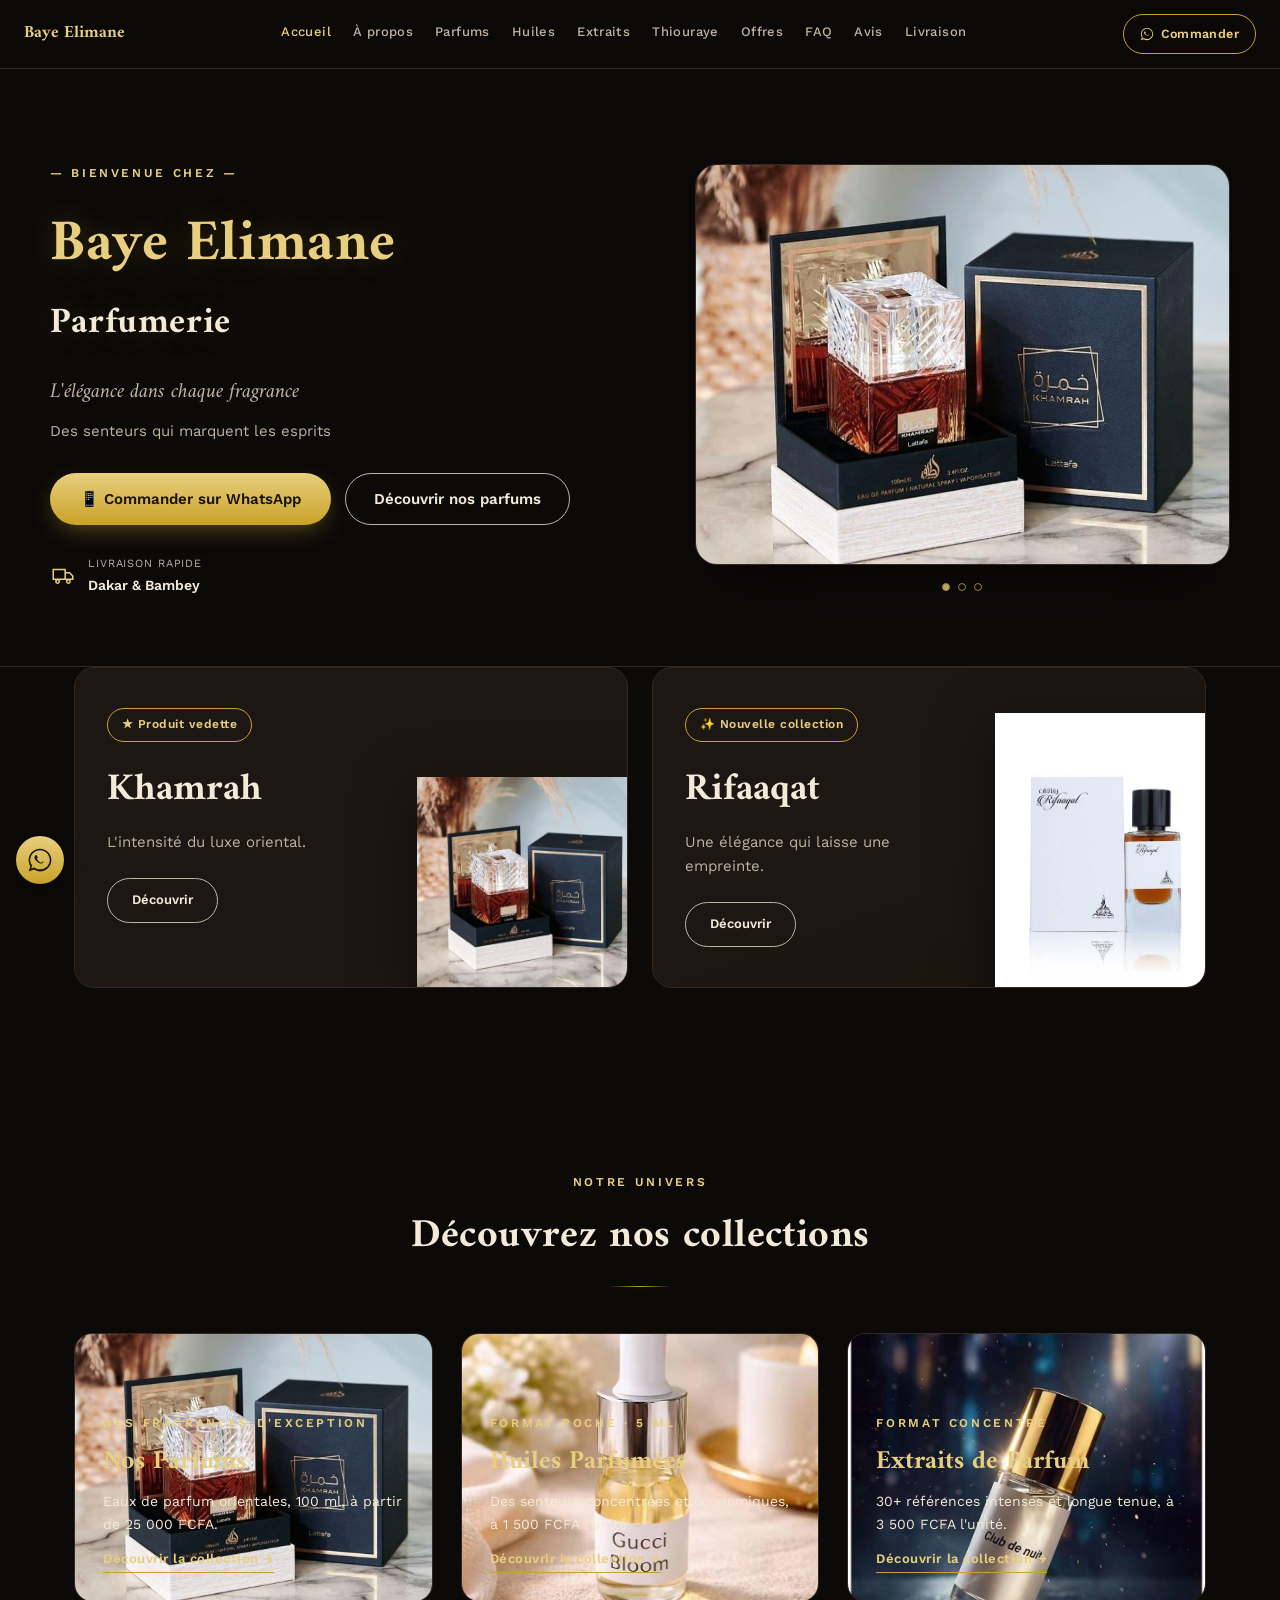
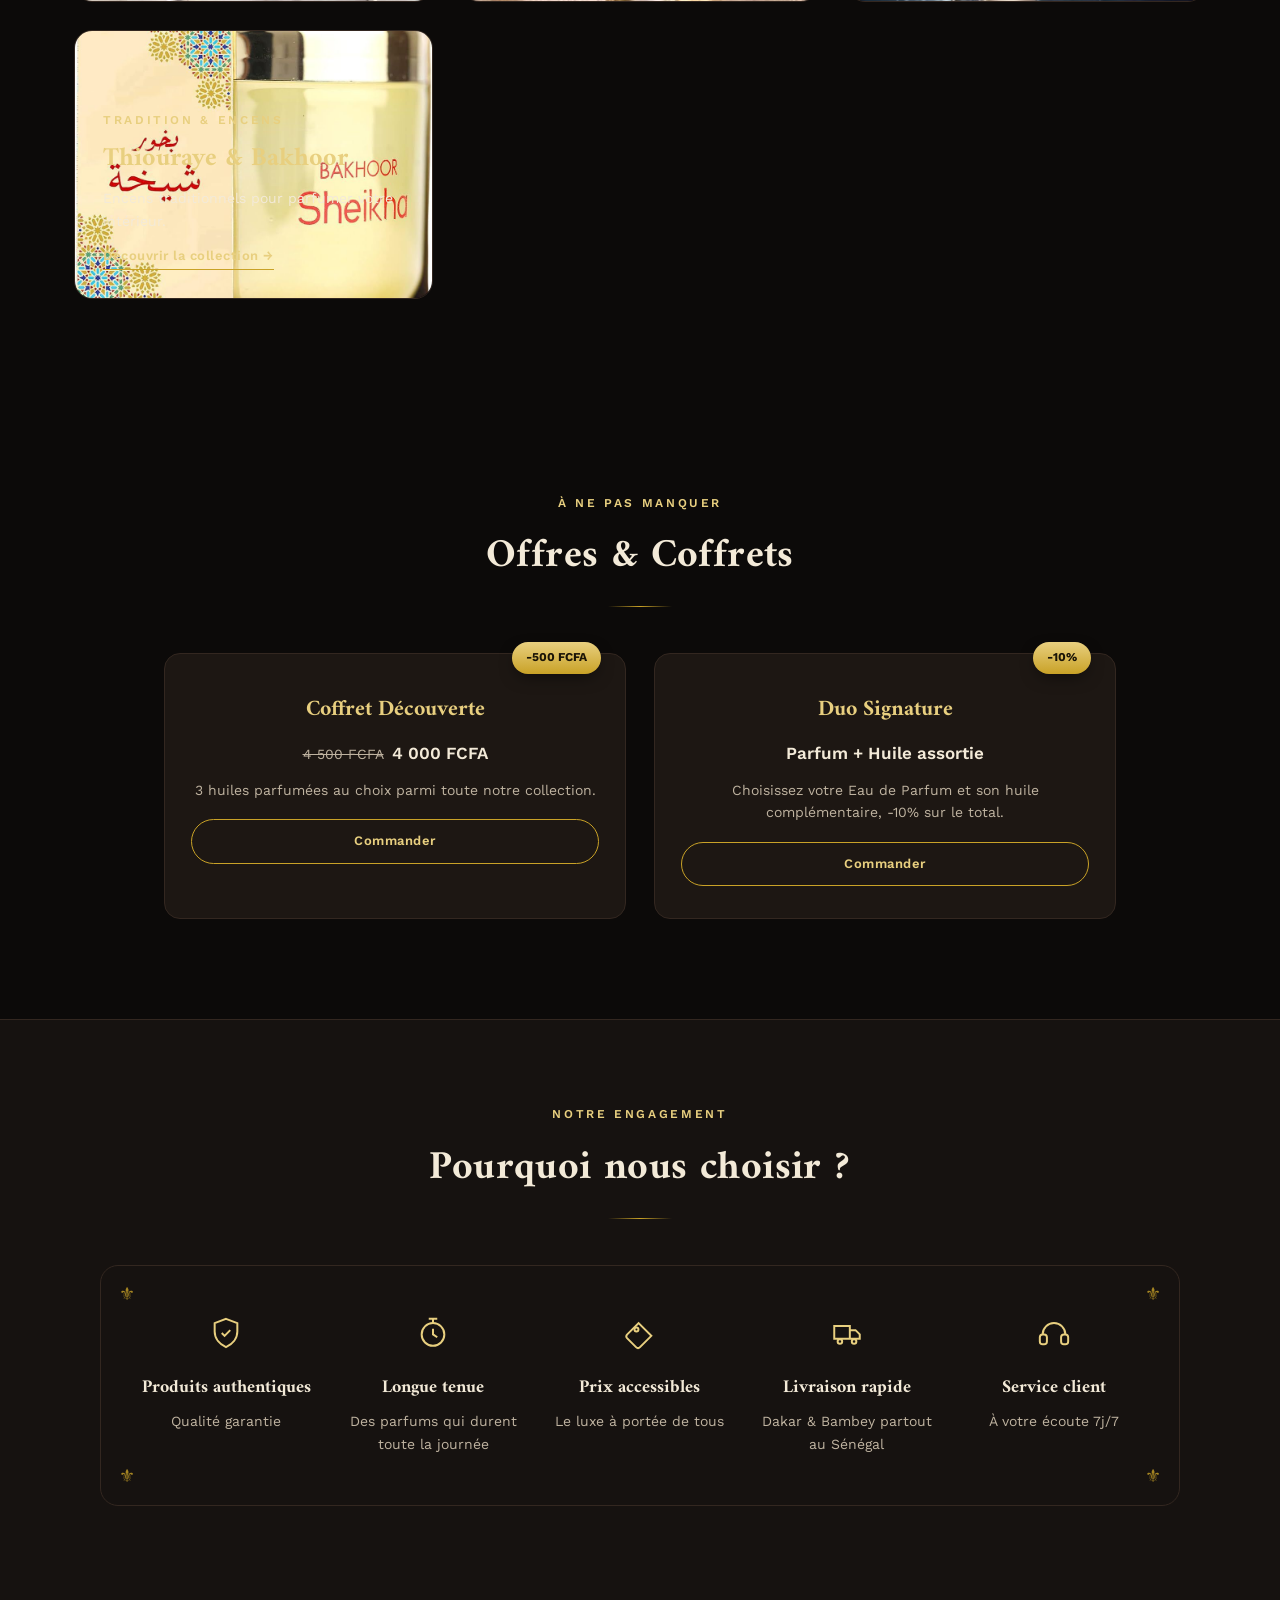
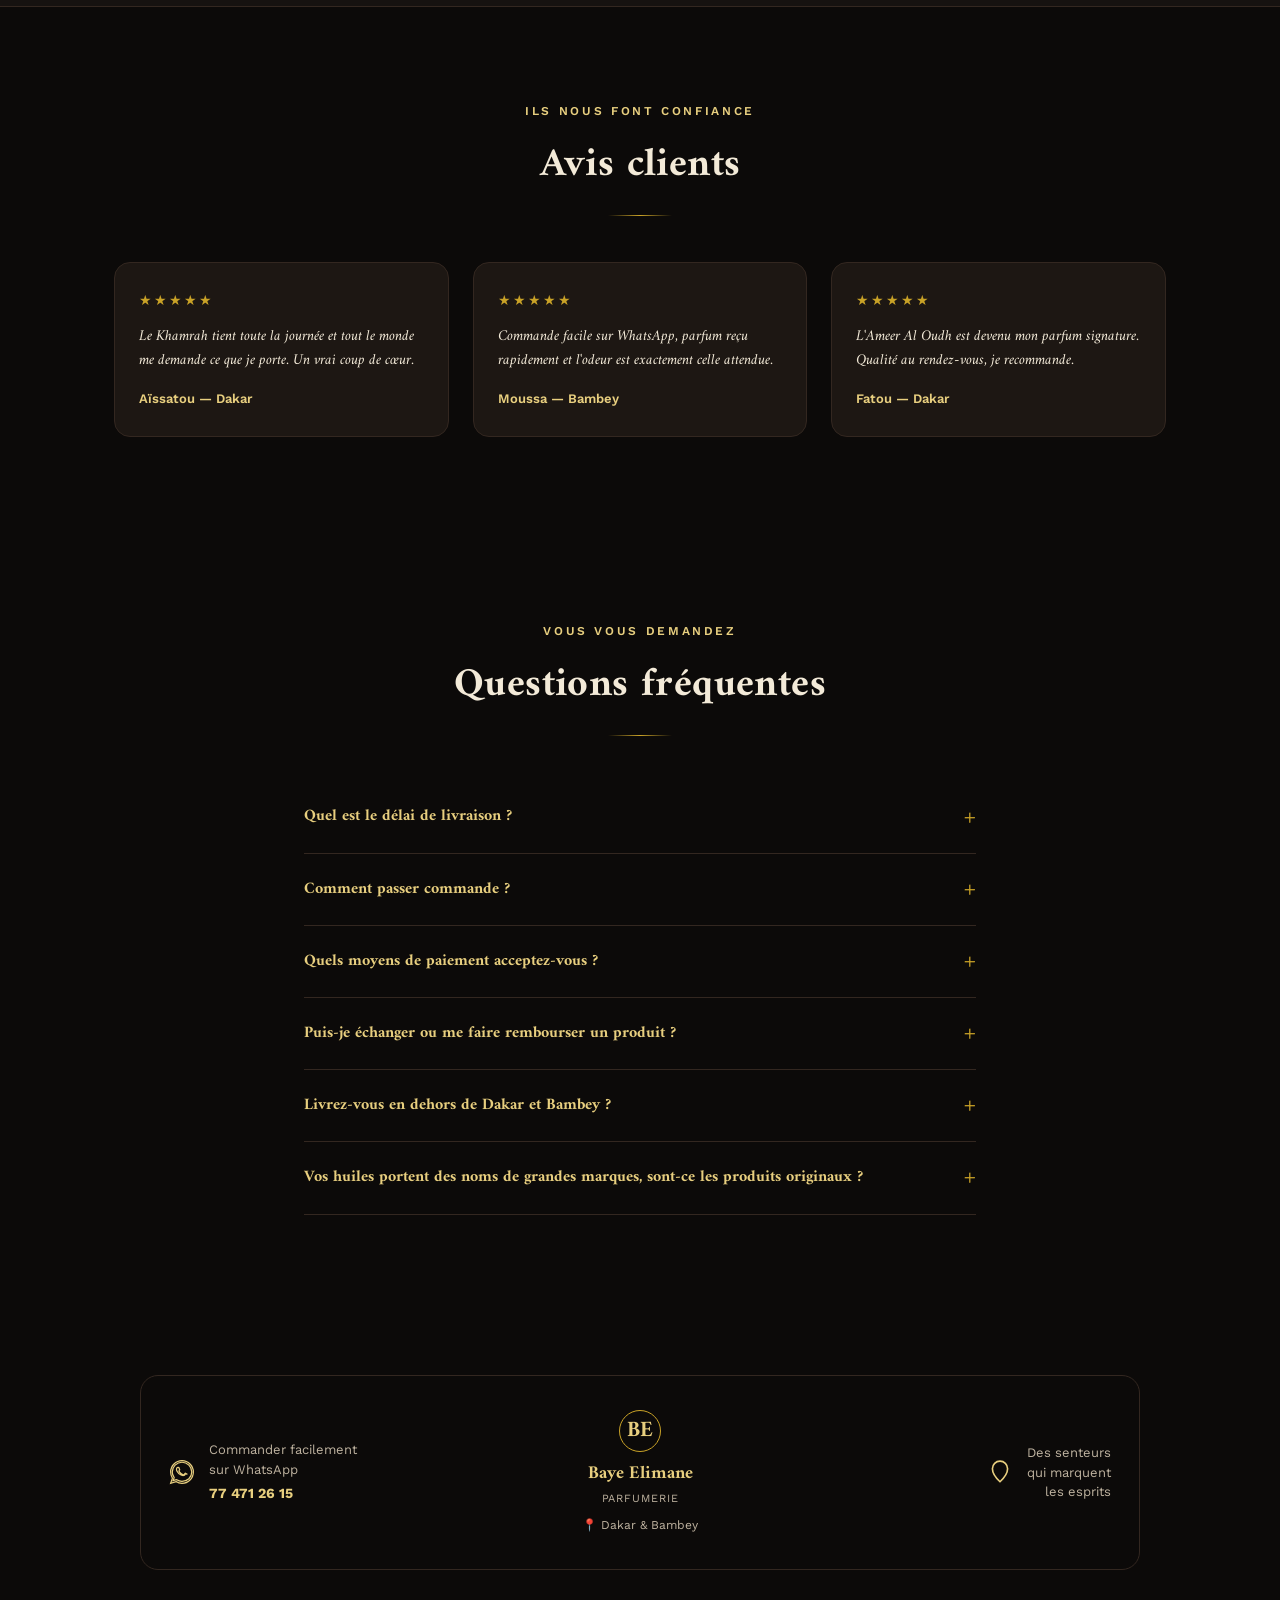
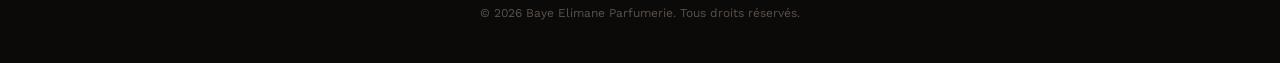
==== index.html @ 08c8535e "Update index.html" ====
<!DOCTYPE html>
<html lang="fr">
<head>
<meta charset="UTF-8">
<meta name="viewport" content="width=device-width, initial-scale=1.0">
<title>Baye Elimane Parfumerie — L'élégance dans chaque fragrance</title>
<meta name="description" content="Parfums orientaux et oud de luxe à Dakar & Bambey. Commandez sur WhatsApp.">

<link rel="preconnect" href="https://fonts.googleapis.com">
<link rel="preconnect" href="https://fonts.gstatic.com" crossorigin>
<link href="https://fonts.googleapis.com/css2?family=Amiri:ital,wght@0,400;0,700;1,400&family=Work+Sans:wght@300;400;500;600;700&display=swap" rel="stylesheet">
<link rel="stylesheet" href="style.css">

<script type="application/ld+json">
{
  "@context": "https://schema.org",
  "@type": "LocalBusiness",
  "name": "Baye Elimane Parfumerie",
  "image": "https://bayeelimaneparfumerie.github.io/baye-elimane-parfumerie/images/khamrah.jpg",
  "description": "Maison de parfums orientaux et huiles parfumées à Dakar & Bambey, Sénégal.",
  "url": "https://bayeelimaneparfumerie.github.io/baye-elimane-parfumerie/index.html",
  "telephone": "+221774712615",
  "priceRange": "1 500 - 25 000 XOF",
  "address": [
    { "@type": "PostalAddress", "addressLocality": "Dakar", "addressCountry": "SN" },
    { "@type": "PostalAddress", "addressLocality": "Bambey", "addressCountry": "SN" }
  ]
}
</script>

<link rel="canonical" href="https://bayeelimaneparfumerie.github.io/baye-elimane-parfumerie/index.html">
<link rel="icon" type="image/svg+xml" href="favicon.svg">

<meta property="og:type" content="website">
<meta property="og:title" content="Baye Elimane Parfumerie — L'élégance dans chaque fragrance">
<meta property="og:description" content="Parfums orientaux et oud de luxe à Dakar & Bambey. Commandez sur WhatsApp.">
<meta property="og:image" content="https://bayeelimaneparfumerie.github.io/baye-elimane-parfumerie/images/khamrah.jpg">
<meta property="og:url" content="https://bayeelimaneparfumerie.github.io/baye-elimane-parfumerie/index.html">
<meta property="og:locale" content="fr_SN">
<meta property="og:site_name" content="Baye Elimane Parfumerie">

<meta name="twitter:card" content="summary_large_image">
<meta name="twitter:title" content="Baye Elimane Parfumerie — L'élégance dans chaque fragrance">
<meta name="twitter:description" content="Parfums orientaux et oud de luxe à Dakar & Bambey. Commandez sur WhatsApp.">
<meta name="twitter:image" content="https://bayeelimaneparfumerie.github.io/baye-elimane-parfumerie/images/khamrah.jpg">


</head>

<body>

<nav class="navbar">
  <a class="nav-logo" href="index.html">Baye Elimane</a>
  <div class="nav-links">
    <a class="nav-link is-active" href="index.html">Accueil</a>
    <a class="nav-link" href="apropos.html">À propos</a>
    <a class="nav-link" href="parfums.html">Parfums</a>
    <a class="nav-link" href="huiles.html">Huiles</a>
    <a class="nav-link" href="extraits.html">Extraits</a>
    <a class="nav-link" href="thiouraye.html">Thiouraye</a>
    <a class="nav-link" href="index.html#offres">Offres</a>
    <a class="nav-link" href="index.html#faq">FAQ</a>
    <a class="nav-link" href="index.html#avis">Avis</a>
    <a class="nav-link" href="index.html#livraison">Livraison</a>
  </div>
  <a class="nav-cta" href="https://wa.me/221774712615">
    <svg viewBox="0 0 32 32"><path d="M16 2C8.3 2 2 8.3 2 16c0 2.8.8 5.4 2.2 7.6L2 30l6.6-2.2C10.7 29.2 13.3 30 16 30c7.7 0 14-6.3 14-14S23.7 2 16 2zm0 25.5c-2.4 0-4.6-.7-6.5-1.9l-.5-.3-3.9 1.3 1.3-3.8-.3-.5C4.7 20.4 4 18.3 4 16 4 9.4 9.4 4 16 4s12 5.4 12 12-5.4 11.5-12 11.5zm6.6-8.6c-.4-.2-2.1-1-2.4-1.2-.3-.1-.6-.2-.8.2-.2.3-.9 1.2-1.2 1.4-.2.2-.4.3-.8.1-.4-.2-1.6-.6-3-1.9-1.1-1-1.9-2.2-2.1-2.6-.2-.4 0-.6.2-.8l.5-.6c.2-.2.2-.4.1-.6-.1-.2-.7-1.7-1-2.3-.2-.5-.5-.4-.7-.4h-.6c-.2 0-.5.1-.7.4-.2.3-.9 1-.9 2.3 0 1.3 1 2.6 1.1 2.8.1.2 1.8 2.8 4.5 3.9 2.7 1.1 2.7.7 3.2.7.5 0 1.6-.6 1.8-1.2.2-.6.2-1.1.1-1.2-.1-.1-.3-.2-.5-.3z"/></svg>
    Commander
  </a>
  <button class="hamburger" id="hamburger" aria-label="Menu">
    <span></span><span></span><span></span>
  </button>
</nav>

<div class="mobile-menu" id="mobileMenu">
  <a href="index.html">Accueil</a>
  <a href="apropos.html">À propos</a>
  <a href="parfums.html">Parfums</a>
  <a href="huiles.html">Huiles</a>
  <a href="extraits.html">Extraits</a>
  <a href="thiouraye.html">Thiouraye</a>
  <a href="index.html#offres">Offres</a>
  <a href="index.html#faq">FAQ</a>
  <a href="index.html#avis">Avis</a>
  <a href="index.html#livraison">Livraison</a>
  <a href="https://wa.me/221774712615">📱 Commander sur WhatsApp</a>
</div>

<header class="hero">

  <div class="hero-grid">

    <div class="hero-content">
      <span class="eyebrow">— Bienvenue chez —</span>
      <h1 class="logo">Baye Elimane<span>Parfumerie</span></h1>
      <p class="slogan">L'élégance dans chaque fragrance</p>
      <p class="hero-sub">Des senteurs qui marquent les esprits</p>

      <div class="hero-buttons">
        <a class="btn-cta" href="https://wa.me/221774712615">📱 Commander sur WhatsApp</a>
        <a class="btn-outline" href="parfums.html">Découvrir nos parfums</a>
      </div>

      <div class="hero-delivery">
        <svg viewBox="0 0 24 24"><path d="M3 7h11v9H3V7zM14 10h4l3 3v3h-7v-6z"/><circle cx="7" cy="18" r="1.6"/><circle cx="17" cy="18" r="1.6"/></svg>
        <div>
          <span class="hero-delivery-label">Livraison rapide</span>
          <span class="hero-delivery-sub">Dakar & Bambey</span>
        </div>
      </div>
    </div>

    <div class="hero-visual">
      <div class="hero-slider" id="heroSlider">
        <img loading="lazy" src="images/khamrah.jpg" alt="Khamrah" class="hero-slide is-active">
        <img loading="lazy" src="images/oud-al-malik.jpeg" alt="Oud Al Malik" class="hero-slide">
        <img loading="lazy" src="images/club-de-nuit.jpg" alt="Club de Nuit" class="hero-slide">
      </div>
      <div class="hero-dots" id="heroDots">
        <button class="hero-dot is-active" data-i="0" aria-label="Image 1"></button>
        <button class="hero-dot" data-i="1" aria-label="Image 2"></button>
        <button class="hero-dot" data-i="2" aria-label="Image 3"></button>
      </div>
    </div>

  </div>

  <span class="dust" style="width:4px;height:4px;left:20%;bottom:10%;animation-delay:0s;"></span>
  <span class="dust" style="width:3px;height:3px;left:35%;bottom:5%;animation-delay:1.5s;"></span>
  <span class="dust" style="width:5px;height:5px;left:55%;bottom:15%;animation-delay:3s;"></span>
  <span class="dust" style="width:3px;height:3px;left:70%;bottom:8%;animation-delay:4.5s;"></span>
  <span class="dust" style="width:4px;height:4px;left:85%;bottom:12%;animation-delay:2s;"></span>

</header>

<section class="featured reveal">
  <div class="featured-grid">

    <div class="featured-card">
      <span class="featured-badge">★ Produit vedette</span>
      <h3>Khamrah</h3>
      <p class="featured-text">L'intensité du luxe oriental.</p>
      <a class="btn-outline" href="parfums.html">Découvrir</a>
      <img loading="lazy" class="featured-img" src="images/khamrah.jpg" alt="Khamrah">
    </div>

    <div class="featured-card alt">
      <span class="featured-badge">✨ Nouvelle collection</span>
      <h3>Rifaaqat</h3>
      <p class="featured-text">Une élégance qui laisse une empreinte.</p>
      <a class="btn-outline" href="parfums.html">Découvrir</a>
      <img loading="lazy" class="featured-img" src="images/rifaaqat.jpg" alt="Rifaaqat">
    </div>

  </div>
</section>

<section class="categories reveal">

  <div class="section-head">
    <span class="eyebrow">Notre univers</span>
    <h2 class="section-title">Découvrez nos collections</h2>
    <div class="divider"></div>
  </div>

  <div class="tiles">

    <a class="tile" href="parfums.html">
      <img class="tile-bg" src="images/khamrah.jpg" alt="">
      <div class="tile-overlay">
        <span class="eyebrow">Des fragrances d'exception</span>
        <h3>Nos Parfums</h3>
        <p>Eaux de parfum orientales, 100 ml, à partir de 25 000 FCFA.</p>
        <span class="tile-link">Découvrir la collection →</span>
      </div>
    </a>

    <a class="tile" href="huiles.html">
      <img class="tile-bg" src="images/gucci-bloom.jpeg" alt="">
      <div class="tile-overlay">
        <span class="eyebrow">Format poche · 5 ml</span>
        <h3>Huiles Parfumées</h3>
        <p>Des senteurs concentrées et économiques, à 1 500 FCFA l'unité.</p>
        <span class="tile-link">Découvrir la collection →</span>
      </div>
    </a>

    <a class="tile" href="extraits.html">
      <img class="tile-bg" src="images/extrait1.jpeg" alt="">
      <div class="tile-overlay">
        <span class="eyebrow">Format concentré</span>
        <h3>Extraits de Parfum</h3>
        <p>30+ références intenses et longue tenue, à 3 500 FCFA l'unité.</p>
        <span class="tile-link">Découvrir la collection →</span>
      </div>
    </a>

    <a class="tile" href="thiouraye.html">
      <img class="tile-bg" src="images/bakhoor-sheikha.jpg" alt="">
      <div class="tile-overlay">
        <span class="eyebrow">Tradition & encens</span>
        <h3>Thiouraye & Bakhoor</h3>
        <p>Encens traditionnels pour parfumer votre intérieur.</p>
        <span class="tile-link">Découvrir la collection →</span>
      </div>
    </a>

  </div>

</section>

<section class="offers reveal" id="offres">

  <div class="section-head">
    <span class="eyebrow">À ne pas manquer</span>
    <h2 class="section-title">Offres & Coffrets</h2>
    <div class="divider"></div>
  </div>

  <div class="offers-grid">

    <div class="offer-card">
      <div class="offer-badge">-500 FCFA</div>
      <h3>Coffret Découverte</h3>
      <div class="offer-price"><span class="old-price">4 500 FCFA</span>4 000 FCFA</div>
      <p>3 huiles parfumées au choix parmi toute notre collection.</p>
      <a class="order" href="https://wa.me/221774712615">Commander</a>
    </div>

    <div class="offer-card">
      <div class="offer-badge">-10%</div>
      <h3>Duo Signature</h3>
      <div class="offer-price">Parfum + Huile assortie</div>
      <p>Choisissez votre Eau de Parfum et son huile complémentaire, -10% sur le total.</p>
      <a class="order" href="https://wa.me/221774712615">Commander</a>
    </div>

  </div>

</section>

<section class="why reveal">

  <div class="section-head">
    <span class="eyebrow">Notre engagement</span>
    <h2 class="section-title">Pourquoi nous choisir ?</h2>
    <div class="divider"></div>
  </div>

  <div class="why-box">
    <span class="why-corner tl">⚜</span>
    <span class="why-corner tr">⚜</span>
    <span class="why-corner bl">⚜</span>
    <span class="why-corner br">⚜</span>

    <div class="features features-5">

      <div class="feature">
        <svg viewBox="0 0 24 24"><path d="M12 2l8 3v6c0 5-3.5 9-8 11-4.5-2-8-6-8-11V5l8-3z"/><path d="M9 12l2 2 4-4"/></svg>
        <h4>Produits authentiques</h4>
        <p>Qualité garantie</p>
      </div>

      <div class="feature">
        <svg viewBox="0 0 24 24"><circle cx="12" cy="13" r="8"/><path d="M12 9v4l3 2"/><path d="M9 2h6M12 2v3"/></svg>
        <h4>Longue tenue</h4>
        <p>Des parfums qui durent toute la journée</p>
      </div>

      <div class="feature">
        <svg viewBox="0 0 24 24"><path d="M3 13l8-8 9 9-8 8a2 2 0 0 1-2.8 0l-6.2-6.2A2 2 0 0 1 3 13z"/><circle cx="9.5" cy="9.5" r="1.4"/></svg>
        <h4>Prix accessibles</h4>
        <p>Le luxe à portée de tous</p>
      </div>

      <div class="feature">
        <svg viewBox="0 0 24 24"><path d="M3 7h11v9H3V7zM14 10h4l3 3v3h-7v-6z"/><circle cx="7" cy="18" r="1.6"/><circle cx="17" cy="18" r="1.6"/></svg>
        <h4>Livraison rapide</h4>
        <p>Dakar & Bambey partout au Sénégal</p>
      </div>

      <div class="feature">
        <svg viewBox="0 0 24 24"><path d="M4 13a8 8 0 0 1 16 0"/><rect x="2" y="13" width="5" height="7" rx="2"/><rect x="17" y="13" width="5" height="7" rx="2"/></svg>
        <h4>Service client</h4>
        <p>À votre écoute 7j/7</p>
      </div>

    </div>
  </div>

</section>

<section class="testimonials reveal" id="avis">

  <div class="section-head">
    <span class="eyebrow">Ils nous font confiance</span>
    <h2 class="section-title">Avis clients</h2>
    <div class="divider"></div>
  </div>

  <div class="testimonial-grid">

    <div class="testimonial">
      <div class="stars">★★★★★</div>
      <p>Le Khamrah tient toute la journée et tout le monde me demande ce que je porte. Un vrai coup de cœur.</p>
      <div class="testimonial-name">Aïssatou — Dakar</div>
    </div>

    <div class="testimonial">
      <div class="stars">★★★★★</div>
      <p>Commande facile sur WhatsApp, parfum reçu rapidement et l'odeur est exactement celle attendue.</p>
      <div class="testimonial-name">Moussa — Bambey</div>
    </div>

    <div class="testimonial">
      <div class="stars">★★★★★</div>
      <p>L'Ameer Al Oudh est devenu mon parfum signature. Qualité au rendez-vous, je recommande.</p>
      <div class="testimonial-name">Fatou — Dakar</div>
    </div>

  </div>

</section>

<section class="faq reveal" id="faq">

  <div class="section-head">
    <span class="eyebrow">Vous vous demandez</span>
    <h2 class="section-title">Questions fréquentes</h2>
    <div class="divider"></div>
  </div>

  <details class="faq-item">
    <summary>Quel est le délai de livraison ?</summary>
    <p>À Dakar, comptez 24 à 48h après confirmation de votre commande. À Bambey, sous quelques jours selon le transport disponible.</p>
  </details>

  <details class="faq-item">
    <summary>Comment passer commande ?</summary>
    <p>Choisissez votre parfum ou huile sur le site, cliquez sur "Commander", et finalisez directement avec nous sur WhatsApp.</p>
  </details>

  <details class="faq-item">
    <summary>Quels moyens de paiement acceptez-vous ?</summary>
    <p>Paiement à la livraison (cash), Wave ou Orange Money, selon votre préférence.</p>
  </details>

  <details class="faq-item">
    <summary>Puis-je échanger ou me faire rembourser un produit ?</summary>
    <p>Pour des raisons d'hygiène, les parfums et huiles ouverts ne peuvent pas être repris. En cas de produit défectueux ou d'erreur de notre part, contactez-nous sous 48h sur WhatsApp.</p>
  </details>

  <details class="faq-item">
    <summary>Livrez-vous en dehors de Dakar et Bambey ?</summary>
    <p>Pour le moment, nous livrons principalement à Dakar et Bambey. Pour une autre zone, contactez-nous sur WhatsApp — une solution peut parfois être trouvée.</p>
  </details>

  <details class="faq-item">
    <summary>Vos huiles portent des noms de grandes marques, sont-ce les produits originaux ?</summary>
    <p>Non. Nos huiles sont des interprétations inspirées de ces fragrances connues, proposées à un prix accessible. Elles ne proviennent pas de ces maisons et n'y sont pas affiliées.</p>
  </details>

</section>

<footer id="livraison">

  <div class="footer-band">

    <div class="footer-col">
      <svg class="footer-icon" viewBox="0 0 32 32"><path d="M16 2C8.3 2 2 8.3 2 16c0 2.8.8 5.4 2.2 7.6L2 30l6.6-2.2C10.7 29.2 13.3 30 16 30c7.7 0 14-6.3 14-14S23.7 2 16 2zm0 25.5c-2.4 0-4.6-.7-6.5-1.9l-.5-.3-3.9 1.3 1.3-3.8-.3-.5C4.7 20.4 4 18.3 4 16 4 9.4 9.4 4 16 4s12 5.4 12 12-5.4 11.5-12 11.5zm6.6-8.6c-.4-.2-2.1-1-2.4-1.2-.3-.1-.6-.2-.8.2-.2.3-.9 1.2-1.2 1.4-.2.2-.4.3-.8.1-.4-.2-1.6-.6-3-1.9-1.1-1-1.9-2.2-2.1-2.6-.2-.4 0-.6.2-.8l.5-.6c.2-.2.2-.4.1-.6-.1-.2-.7-1.7-1-2.3-.2-.5-.5-.4-.7-.4h-.6c-.2 0-.5.1-.7.4-.2.3-.9 1-.9 2.3 0 1.3 1 2.6 1.1 2.8.1.2 1.8 2.8 4.5 3.9 2.7 1.1 2.7.7 3.2.7.5 0 1.6-.6 1.8-1.2.2-.6.2-1.1.1-1.2-.1-.1-.3-.2-.5-.3z"/></svg>
      <div class="footer-col-text">
        <span>Commander facilement</span>
        <span>sur WhatsApp</span>
        <a class="footer-phone" href="https://wa.me/221774712615">77 471 26 15</a>
      </div>
    </div>

    <div class="footer-logo-block">
      <span class="footer-logo-be">BE</span>
      <span class="footer-logo">Baye Elimane</span>
      <span class="footer-logo-sub">Parfumerie</span>
      <span class="footer-logo-loc">📍 Dakar & Bambey</span>
    </div>

    <div class="footer-col">
      <svg class="footer-icon" viewBox="0 0 24 24"><path d="M12 21s7-6.5 7-12a7 7 0 0 0-14 0c0 5.5 7 12 7 12z"/></svg>
      <div class="footer-col-text">
        <span>Des senteurs</span>
        <span>qui marquent</span>
        <span>les esprits</span>
      </div>
    </div>

  </div>

  <p class="copyright">© 2026 Baye Elimane Parfumerie. Tous droits réservés.</p>

</footer>

<a class="float-wa" href="https://wa.me/221774712615" aria-label="Commander sur WhatsApp">
  <svg viewBox="0 0 32 32"><path d="M16 2C8.3 2 2 8.3 2 16c0 2.8.8 5.4 2.2 7.6L2 30l6.6-2.2C10.7 29.2 13.3 30 16 30c7.7 0 14-6.3 14-14S23.7 2 16 2zm0 25.5c-2.4 0-4.6-.7-6.5-1.9l-.5-.3-3.9 1.3 1.3-3.8-.3-.5C4.7 20.4 4 18.3 4 16 4 9.4 9.4 4 16 4s12 5.4 12 12-5.4 11.5-12 11.5zm6.6-8.6c-.4-.2-2.1-1-2.4-1.2-.3-.1-.6-.2-.8.2-.2.3-.9 1.2-1.2 1.4-.2.2-.4.3-.8.1-.4-.2-1.6-.6-3-1.9-1.1-1-1.9-2.2-2.1-2.6-.2-.4 0-.6.2-.8l.5-.6c.2-.2.2-.4.1-.6-.1-.2-.7-1.7-1-2.3-.2-.5-.5-.4-.7-.4h-.6c-.2 0-.5.1-.7.4-.2.3-.9 1-.9 2.3 0 1.3 1 2.6 1.1 2.8.1.2 1.8 2.8 4.5 3.9 2.7 1.1 2.7.7 3.2.7.5 0 1.6-.6 1.8-1.2.2-.6.2-1.1.1-1.2-.1-.1-.3-.2-.5-.3z"/></svg>
</a>

<script>
const btn = document.getElementById('hamburger');
const menu = document.getElementById('mobileMenu');
btn.addEventListener('click', () => {
  btn.classList.toggle('open');
  menu.classList.toggle('open');
});
menu.querySelectorAll('a').forEach(a => {
  a.addEventListener('click', () => {
    btn.classList.remove('open');
    menu.classList.remove('open');
  });
});

const revealObserver = new IntersectionObserver((entries) => {
  entries.forEach(entry => {
    if (entry.isIntersecting) {
      entry.target.classList.add('visible');
      revealObserver.unobserve(entry.target);
    }
  });
}, { threshold: 0.15 });
document.querySelectorAll('.reveal').forEach(el => revealObserver.observe(el));

// --- Hero slider ---
(function () {
  const slides = document.querySelectorAll('#heroSlider .hero-slide');
  const dots = document.querySelectorAll('#heroDots .hero-dot');
  if (!slides.length) return;
  let i = 0;
  let timer;

  function show(n) {
    slides.forEach(s => s.classList.remove('is-active'));
    dots.forEach(d => d.classList.remove('is-active'));
    slides[n].classList.add('is-active');
    dots[n].classList.add('is-active');
    i = n;
  }

  function next() {
    show((i + 1) % slides.length);
  }

  function restart() {
    clearInterval(timer);
    timer = setInterval(next, 4000);
  }

  dots.forEach(d => {
    d.addEventListener('click', () => {
      show(parseInt(d.dataset.i, 10));
      restart();
    });
  });

  restart();
})();
</script>
</body>
</html>
---- style.css ----
:root{
    --ink:#0c0a09;
    --ink-soft:#161210;
    --card:#1d1713;
    --card-border:#332720;
    --gold:#c9a227;
    --gold-light:#e8cf7f;
    --amber:#a8601a;
    --cream:#f3ead8;
    --cream-dim:#bfb3a0;

    --display: 'Amiri', serif;
    --body: 'Work Sans', sans-serif;
  }

  *{
    margin:0;
    padding:0;
    box-sizing:border-box;
  }

  html{
    scroll-behavior:smooth;
  }

  #parfums, #huiles, #avis, #livraison, #offres, #faq{
    scroll-margin-top:72px;
  }

  body{
    font-family:var(--body);
    background:
      radial-gradient(ellipse 900px 500px at 50% -10%, rgba(201,162,39,0.10), transparent 60%),
      var(--ink);
    color:var(--cream);
    line-height:1.6;
    overflow-x:hidden;
  }

  a{
    color:inherit;
  }

  img{
    display:block;
    max-width:100%;
  }

  :focus-visible{
    outline:2px solid var(--gold-light);
    outline-offset:3px;
  }

  /* ---------- favoris ---------- */

  .fav-btn{
    position:absolute;
    top:10px;
    right:10px;
    z-index:2;
    width:32px;
    height:32px;
    border-radius:50%;
    border:none;
    background:rgba(12,10,9,0.55);
    backdrop-filter:blur(2px);
    color:#fff;
    font-size:17px;
    line-height:32px;
    text-align:center;
    cursor:pointer;
    transition:color .2s ease, transform .2s ease;
  }

  .fav-btn:hover{
    transform:scale(1.1);
  }

  .fav-btn.active{
    color:var(--gold-light);
  }

  .card{
    cursor:pointer;
  }

  /* ---------- fiche produit (modal) ---------- */

  .modal-overlay{
    display:none;
    position:fixed;
    inset:0;
    z-index:200;
    background:rgba(8,6,5,0.8);
    align-items:center;
    justify-content:center;
    padding:24px;
  }

  .modal-overlay.open{
    display:flex;
  }

  .modal-box{
    position:relative;
    background:var(--card);
    border:1px solid var(--card-border);
    border-radius:20px;
    max-width:420px;
    width:100%;
    max-height:88vh;
    overflow-y:auto;
    padding:26px;
    text-align:center;
  }

  .modal-box img{
    width:100%;
    aspect-ratio:4/5;
    object-fit:cover;
    border-radius:14px;
  }

  .modal-box h3{
    font-family:var(--display);
    font-weight:700;
    font-size:23px;
    color:var(--gold-light);
    margin-top:20px;
  }

  .modal-box .price{
    margin-top:8px;
    font-size:19px;
    font-weight:700;
    color:var(--gold-light);
  }

  .modal-box .badges{
    margin-top:10px;
  }

  .modal-box .desc{
    font-family:var(--display);
    font-style:italic;
    font-size:15px;
    color:var(--cream);
    margin-top:14px;
  }

  .modal-box .btn-cta{
    margin-top:22px;
  }

  .modal-close{
    position:absolute;
    top:14px;
    right:14px;
    background:rgba(0,0,0,0.3);
    border:none;
    color:var(--cream);
    width:30px;
    height:30px;
    border-radius:50%;
    font-size:16px;
    cursor:pointer;
    z-index:1;
  }

  /* ---------- scroll reveal ---------- */

  .reveal{
    opacity:0;
    transform:translateY(26px);
    transition:opacity .8s ease, transform .8s ease;
  }

  .reveal.visible{
    opacity:1;
    transform:none;
  }

  @media (prefers-reduced-motion: reduce){
    .reveal{
      opacity:1;
      transform:none;
      transition:none;
    }
  }

  /* ---------- stats band ---------- */

  .stats-band{
    display:grid;
    grid-template-columns:repeat(auto-fit,minmax(140px,1fr));
    max-width:900px;
    margin:0 auto;
    padding:40px 24px;
    text-align:center;
    border-bottom:1px solid var(--card-border);
  }

  .stat-num{
    font-family:var(--display);
    font-weight:700;
    font-size:clamp(26px,3.4vw,34px);
    color:var(--gold-light);
  }

  .stat-label{
    margin-top:6px;
    font-size:12px;
    letter-spacing:0.06em;
    text-transform:uppercase;
    color:var(--cream-dim);
  }

  /* ---------- gold dust particles ---------- */

  .dust{
    position:absolute;
    border-radius:50%;
    background:var(--gold-light);
    opacity:0;
    animation:dust-float 8s ease-in infinite;
  }

  @keyframes dust-float{
    0%{ opacity:0; transform:translateY(0) scale(0.8); }
    15%{ opacity:0.8; }
    80%{ opacity:0.4; }
    100%{ opacity:0; transform:translateY(-220px) scale(1.1); }
  }

  .scroll-cue{
    position:relative;
    z-index:1;
    margin-top:46px;
    display:flex;
    flex-direction:column;
    align-items:center;
    gap:6px;
    color:var(--cream-dim);
    font-size:11px;
    letter-spacing:0.1em;
    text-transform:uppercase;
    animation:bob 2.4s ease-in-out infinite;
  }

  @keyframes bob{
    0%,100%{ transform:translateY(0); }
    50%{ transform:translateY(6px); }
  }

  @media (prefers-reduced-motion: reduce){
    .dust{ animation:none; opacity:0; }
    .scroll-cue{ animation:none; }
  }

  /* ---------- closing CTA banner ---------- */

  .closing-cta{
    text-align:center;
    padding:90px 24px;
    background:radial-gradient(ellipse 700px 300px at 50% 0%, rgba(201,162,39,0.12), transparent 70%), var(--ink-soft);
    border-top:1px solid var(--card-border);
  }

  .closing-cta h2{
    font-family:var(--display);
    font-weight:700;
    font-size:clamp(24px,3.6vw,32px);
    color:var(--cream);
  }

  .closing-cta p{
    margin-top:12px;
    color:var(--cream-dim);
    font-size:15px;
  }

  .closing-cta .btn-cta{
    margin-top:26px;
  }

  /* ---------- navbar ---------- */

  nav.navbar{
    position:sticky;
    top:0;
    z-index:50;
    display:flex;
    align-items:center;
    justify-content:space-between;
    gap:16px;
    padding:14px 24px;
    background:rgba(12,10,9,0.88);
    backdrop-filter:blur(8px);
    border-bottom:1px solid var(--card-border);
  }

  .nav-logo{
    font-family:var(--display);
    font-weight:700;
    font-size:17px;
    color:var(--gold-light);
    text-decoration:none;
    white-space:nowrap;
    flex-shrink:0;
  }

  .nav-links{
    display:flex;
    align-items:center;
    gap:22px;
    overflow-x:auto;
    scrollbar-width:none;
  }

  .nav-links::-webkit-scrollbar{
    display:none;
  }

  .nav-link{
    font-size:13px;
    font-weight:500;
    letter-spacing:0.03em;
    color:var(--cream-dim);
    text-decoration:none;
    white-space:nowrap;
    transition:color .2s ease;
    position:relative;
    padding-bottom:4px;
  }

  .nav-link:hover{
    color:var(--gold-light);
  }

  .nav-link.is-active{
    color:var(--gold-light);
  }

  .nav-link.is-active::after{
    content:"";
    position:absolute;
    left:0;
    right:0;
    bottom:-2px;
    height:2px;
    background:var(--gold-light);
    border-radius:2px;
  }

  .nav-cta{
    display:inline-flex;
    align-items:center;
    gap:7px;
    background:transparent;
    border:1px solid var(--gold);
    color:var(--gold-light);
    text-decoration:none;
    font-weight:600;
    font-size:12.5px;
    letter-spacing:0.03em;
    padding:9px 16px;
    border-radius:999px;
    white-space:nowrap;
    flex-shrink:0;
    transition:background .25s ease, color .25s ease;
  }

  .nav-cta svg{
    width:14px;
    height:14px;
    fill:currentColor;
  }

  .nav-cta:hover{
    background:var(--gold);
    color:#1a1407;
  }

  /* ---------- hamburger mobile ---------- */

  .hamburger{
    display:none;
    flex-direction:column;
    justify-content:center;
    gap:5px;
    width:36px;
    height:36px;
    cursor:pointer;
    background:none;
    border:none;
    padding:4px;
    flex-shrink:0;
  }

  .hamburger span{
    display:block;
    height:2px;
    background:var(--gold-light);
    border-radius:2px;
    transition:transform .3s ease, opacity .3s ease;
  }

  .hamburger.open span:nth-child(1){ transform:translateY(7px) rotate(45deg); }
  .hamburger.open span:nth-child(2){ opacity:0; }
  .hamburger.open span:nth-child(3){ transform:translateY(-7px) rotate(-45deg); }

  .mobile-menu{
    display:none;
    position:fixed;
    top:57px;
    left:0;
    right:0;
    z-index:49;
    background:rgba(12,10,9,0.98);
    border-bottom:1px solid var(--card-border);
    flex-direction:column;
    padding:14px 24px 20px;
    gap:6px;
  }

  .mobile-menu.open{
    display:flex;
  }

  .mobile-menu a{
    font-size:16px;
    font-weight:500;
    color:var(--cream-dim);
    text-decoration:none;
    padding:10px 0;
    border-bottom:1px solid var(--card-border);
  }

  .mobile-menu a:last-child{
    border-bottom:none;
    margin-top:6px;
    color:var(--gold-light);
    font-weight:600;
  }

  @media (max-width:639px){
    .float-wa{
      display:none !important;
    }
    .nav-links, .nav-cta{
      display:none;
    }
    .hamburger{
      display:flex;
    }
  }

  /* ---------- shared bits ---------- */

  .eyebrow{
    display:inline-block;
    font-family:var(--body);
    font-size:12px;
    font-weight:600;
    letter-spacing:0.22em;
    text-transform:uppercase;
    color:var(--gold-light);
  }

  .section-head{
    text-align:center;
    margin-bottom:46px;
  }

  .section-title{
    font-family:var(--display);
    font-weight:700;
    font-size:clamp(28px,4vw,40px);
    color:var(--cream);
    margin-top:10px;
    letter-spacing:0.01em;
  }

  .divider{
    width:64px;
    height:1px;
    background:linear-gradient(to right, transparent, var(--gold), transparent);
    margin:18px auto 0;
  }

  .btn-cta{
    display:inline-flex;
    align-items:center;
    gap:8px;
    background:linear-gradient(180deg, var(--gold-light), var(--gold));
    color:#1a1407;
    text-decoration:none;
    font-weight:600;
    font-size:15px;
    padding:14px 30px;
    border-radius:999px;
    box-shadow:0 8px 24px -8px rgba(201,162,39,0.55);
    transition:transform .25s ease, box-shadow .25s ease;
  }

  .btn-cta:hover{
    transform:translateY(-2px);
    box-shadow:0 12px 28px -6px rgba(201,162,39,0.7);
  }

  .btn-outline{
    display:inline-flex;
    align-items:center;
    gap:8px;
    background:transparent;
    border:1px solid var(--cream-dim);
    color:var(--cream);
    text-decoration:none;
    font-weight:600;
    font-size:15px;
    padding:13px 28px;
    border-radius:999px;
    transition:border-color .25s ease, color .25s ease, transform .25s ease;
  }

  .btn-outline:hover{
    border-color:var(--gold-light);
    color:var(--gold-light);
    transform:translateY(-2px);
  }

  /* ---------- hero ---------- */

  .hero{
    position:relative;
    padding:90px 24px 70px;
    overflow:hidden;
    border-bottom:1px solid var(--card-border);
  }

  .hero-grid{
    position:relative;
    z-index:1;
    max-width:1180px;
    margin:0 auto;
    display:grid;
    grid-template-columns:1.1fr 1fr;
    gap:56px;
    align-items:center;
  }

  @media (max-width:899px){
    .hero-grid{
      grid-template-columns:1fr;
      text-align:center;
      gap:42px;
    }
    .hero-delivery{
      justify-content:center;
    }
    .hero-buttons{
      justify-content:center;
    }
  }

  .hero-buttons{
    display:flex;
    flex-wrap:wrap;
    gap:14px;
    margin-top:30px;
  }

  .hero-delivery{
    display:flex;
    align-items:center;
    gap:12px;
    margin-top:30px;
    color:var(--cream-dim);
  }

  .hero-delivery svg{
    width:26px;
    height:26px;
    stroke:var(--gold-light);
    fill:none;
    stroke-width:1.4;
    flex-shrink:0;
  }

  .hero-delivery-label{
    display:block;
    font-size:11px;
    letter-spacing:0.08em;
    text-transform:uppercase;
    color:var(--cream-dim);
  }

  .hero-delivery-sub{
    display:block;
    font-size:14px;
    font-weight:600;
    color:var(--cream);
    margin-top:2px;
  }

  .hero-visual{
    position:relative;
  }

  .hero-slider{
    position:relative;
    aspect-ratio:4/3;
    border-radius:22px;
    overflow:hidden;
    border:1px solid var(--card-border);
    box-shadow:0 30px 60px -24px rgba(0,0,0,0.65);
  }

  .hero-slide{
    position:absolute;
    inset:0;
    width:100%;
    height:100%;
    object-fit:cover;
    opacity:0;
    transition:opacity .7s ease;
  }

  .hero-slide.is-active{
    opacity:1;
  }

  .hero-dots{
    display:flex;
    justify-content:center;
    gap:8px;
    margin-top:18px;
  }

  .hero-dot{
    width:8px;
    height:8px;
    border-radius:50%;
    border:1px solid var(--gold);
    background:transparent;
    cursor:pointer;
    padding:0;
    transition:background .25s ease;
  }

  .hero-dot.is-active{
    background:var(--gold-light);
  }

  /* ---------- marquee défilant ---------- */

  .marquee-wrap{
    overflow:hidden;
    padding:22px 0;
    border-bottom:1px solid var(--card-border);
    background:var(--ink-soft);
  }

  .marquee{
    display:flex;
    gap:16px;
    width:max-content;
    animation:marquee-scroll 38s linear infinite;
  }

  .marquee img{
    height:200px;
    width:auto;
    border-radius:14px;
    object-fit:cover;
    flex-shrink:0;
    box-shadow:0 12px 28px -14px rgba(0,0,0,0.55);
  }

  @keyframes marquee-scroll{
    from{ transform:translateX(0); }
    to{ transform:translateX(-50%); }
  }

  @media (prefers-reduced-motion: reduce){
    .marquee{ animation:none; }
  }

  @media (max-width:639px){
    .marquee img{
      height:130px;
    }
  }

  /* ---------- featured (produit vedette / nouvelle collection) ---------- */

  section.featured{
    padding:0 24px 90px;
    max-width:1180px;
    margin:0 auto;
  }

  .featured-grid{
    display:grid;
    grid-template-columns:repeat(2,1fr);
    gap:24px;
  }

  @media (max-width:799px){
    .featured-grid{
      grid-template-columns:1fr;
    }
  }

  .featured-card{
    position:relative;
    background:var(--card);
    border:1px solid var(--card-border);
    border-radius:20px;
    padding:40px 32px;
    overflow:hidden;
    min-height:300px;
  }

  .featured-card.alt{
    background:linear-gradient(160deg, var(--card) 55%, rgba(201,162,39,0.07));
  }

  .featured-badge{
    display:inline-flex;
    align-items:center;
    gap:6px;
    border:1px solid var(--gold);
    color:var(--gold-light);
    font-size:12px;
    font-weight:600;
    letter-spacing:0.04em;
    padding:6px 14px;
    border-radius:999px;
  }

  .featured-card h3{
    font-family:var(--display);
    font-weight:700;
    font-size:clamp(28px,3.4vw,38px);
    color:var(--cream);
    margin-top:18px;
  }

  .featured-text{
    margin-top:10px;
    max-width:55%;
    font-size:15px;
    color:var(--cream-dim);
  }

  .featured-card .btn-outline{
    margin-top:24px;
    padding:11px 24px;
    font-size:13px;
  }

  .featured-img{
    position:absolute;
    right:-10px;
    bottom:-10px;
    width:46%;
    max-width:220px;
    object-fit:contain;
    filter:drop-shadow(0 18px 30px rgba(0,0,0,0.55));
  }

  @media (max-width:639px){
    .featured-card{
      padding:30px 24px;
      min-height:260px;
    }
    .featured-text{
      max-width:62%;
    }
    .featured-img{
      width:42%;
      max-width:150px;
    }
  }

  /* ---------- bestsellers ---------- */

  section.bestsellers{
    padding:80px 24px;
    max-width:1180px;
    margin:0 auto;
  }

  a.card{
    text-decoration:none;
    color:inherit;
  }

  .hero-content{
    position:relative;
    z-index:1;
  }

  .logo{
    font-family:var(--display);
    font-weight:700;
    font-size:clamp(34px,6vw,58px);
    color:var(--gold-light);
    letter-spacing:0.01em;
    text-shadow:0 0 30px rgba(201,162,39,0.25);
    margin-top:14px;
  }

  .logo span{
    display:block;
    font-size:0.62em;
    color:var(--cream);
    margin-top:4px;
  }

  .slogan{
    font-family:var(--display);
    font-style:italic;
    font-size:clamp(17px,2.4vw,21px);
    color:var(--cream-dim);
    margin-top:22px;
  }

  .hero-sub{
    margin-top:10px;
    font-size:15px;
    color:var(--cream-dim);
  }

  /* ---------- gallery ---------- */

  section.gallery{
    padding:90px 24px;
    max-width:1180px;
    margin:0 auto;
  }

  .grid{
    display:grid;
    grid-template-columns:repeat(2,1fr);
    gap:16px;
  }

  @media (min-width:640px){
    .grid{
      grid-template-columns:repeat(auto-fit,minmax(260px,1fr));
      gap:28px;
    }
  }

  @media (max-width:639px){
    .gallery .card-img{
      aspect-ratio:4/3;
    }
    .gallery .card-body{
      padding:10px 8px 10px;
    }
    .gallery .card h3{
      font-size:13px;
    }
    .gallery .price{
      font-size:12px;
      margin-top:4px;
    }
    .gallery .badges{
      display:none;
    }
    .gallery .desc{
      font-size:10.5px;
      margin-top:5px;
      min-height:auto;
      line-height:1.4;
    }
    .gallery .order{
      font-size:10.5px;
      padding:6px 12px;
      margin-top:8px;
    }
    .gallery{
      padding-left:16px;
      padding-right:16px;
    }
    .gallery .grid{
      gap:20px 16px;
    }
  }

  .card{
    background:var(--card);
    border:1px solid var(--card-border);
    border-radius:16px;
    overflow:hidden;
    text-align:center;
    display:flex;
    flex-direction:column;
    height:100%;
    transition:transform .3s ease, border-color .3s ease, box-shadow .3s ease;
  }

  .card:hover{
    transform:translateY(-6px);
    border-color:var(--gold);
    box-shadow:0 18px 40px -16px rgba(0,0,0,0.6);
  }

  .card-img{
    position:relative;
    overflow:hidden;
    aspect-ratio:4/5;
    flex-shrink:0;
  }

  .card-img img{
    width:100%;
    height:100%;
    object-fit:cover;
    transition:transform .5s ease;
  }

  .card:hover .card-img img{
    transform:scale(1.06);
  }

  .card-body{
    padding:22px 18px 22px;
    display:flex;
    flex-direction:column;
    flex:1;
  }

  .card h3{
    font-family:var(--display);
    font-weight:700;
    font-size:21px;
    color:var(--gold-light);
    letter-spacing:0.03em;
  }

  .price{
    margin-top:10px;
    font-size:19px;
    font-weight:700;
    letter-spacing:0.01em;
    color:var(--gold-light);
  }

  .desc{
    font-family:var(--display);
    font-style:italic;
    margin-top:14px;
    font-size:15px;
    color:var(--cream);
    min-height:44px;
  }

  .order{
    display:block;
    width:100%;
    box-sizing:border-box;
    margin-top:auto;
    background:transparent;
    border:1px solid var(--gold);
    color:var(--gold-light);
    text-decoration:none;
    padding:11px 22px;
    border-radius:999px;
    font-weight:600;
    font-size:13px;
    letter-spacing:0.04em;
    transition:background .25s ease, color .25s ease;
  }

  .order:hover{
    background:var(--gold);
    color:#1a1407;
  }

  /* ---------- why us ---------- */

  section.why{
    padding:80px 24px 100px;
    background:var(--ink-soft);
    border-top:1px solid var(--card-border);
    border-bottom:1px solid var(--card-border);
  }

  .why-box{
    position:relative;
    max-width:1080px;
    margin:0 auto;
    border:1px solid var(--card-border);
    border-radius:18px;
    padding:50px 36px;
  }

  .why-corner{
    position:absolute;
    font-size:18px;
    color:var(--gold);
    opacity:0.8;
  }

  .why-corner.tl{ top:14px; left:18px; }
  .why-corner.tr{ top:14px; right:18px; }
  .why-corner.bl{ bottom:14px; left:18px; }
  .why-corner.br{ bottom:14px; right:18px; }

  .features{
    max-width:1000px;
    margin:0 auto;
    display:grid;
    grid-template-columns:repeat(auto-fit,minmax(220px,1fr));
    gap:40px;
    text-align:center;
  }

  .features-5{
    grid-template-columns:repeat(auto-fit,minmax(170px,1fr));
    gap:34px;
  }

  .feature svg{
    width:34px;
    height:34px;
    stroke:var(--gold-light);
    fill:none;
    stroke-width:1.4;
    margin-bottom:16px;
  }

  .feature h4{
    font-family:var(--display);
    font-size:18px;
    color:var(--cream);
    margin-bottom:8px;
  }

  .feature p{
    font-size:14px;
    color:var(--cream-dim);
  }

  /* ---------- intro text ---------- */

  .intro-text{
    max-width:640px;
    margin:-24px auto 40px;
    text-align:center;
    font-size:14px;
    color:var(--cream-dim);
  }

  /* ---------- étagère (galerie photo) ---------- */

  .shelf-gallery{
    max-width:960px;
    margin:36px auto 0;
    display:grid;
    grid-template-columns:repeat(4,1fr);
    gap:16px;
    padding:0 24px;
  }

  .shelf-gallery img{
    width:100%;
    height:100%;
    aspect-ratio:3/4;
    object-fit:cover;
    border-radius:14px;
    border:1px solid var(--card-border);
    box-shadow:0 10px 26px -12px rgba(0,0,0,0.55);
    transition:transform .35s ease, box-shadow .35s ease;
  }

  .shelf-gallery img:hover{
    transform:translateY(-6px) scale(1.02);
    box-shadow:0 16px 32px -10px rgba(0,0,0,0.65);
  }

  @media (max-width:639px){
    .shelf-gallery{
      grid-template-columns:repeat(2,1fr);
      gap:12px;
    }
  }

  /* ---------- autres références (texte) ---------- */

  .other-refs{
    max-width:600px;
    margin:36px auto 0;
    text-align:center;
    padding:0 24px;
  }

  .other-refs p{
    font-family:var(--display);
    font-style:italic;
    font-size:15px;
    color:var(--cream-dim);
    line-height:1.7;
  }

  /* ---------- voir plus ---------- */

  .card.extra{
    display:none;
  }

  .grid.expanded .card.extra{
    display:flex;
  }

  .see-more-wrap{
    text-align:center;
    margin-top:36px;
    display:flex;
    justify-content:center;
    gap:14px;
    flex-wrap:wrap;
  }

  .see-more-btn{
    background:none;
    border:1px solid var(--gold);
    color:var(--gold-light);
    font-family:var(--body);
    font-weight:600;
    font-size:14px;
    letter-spacing:0.03em;
    padding:12px 28px;
    border-radius:999px;
    cursor:pointer;
    transition:background .25s ease, color .25s ease;
  }

  .see-more-btn:hover{
    background:var(--gold);
    color:#1a1407;
  }

  .see-more-btn.is-hidden{
    display:none;
  }

  /* ---------- product badges ---------- */

  .badges{
    display:flex;
    justify-content:center;
    gap:8px;
    margin-top:10px;
    flex-wrap:wrap;
  }

  .badge{
    font-size:11px;
    font-weight:500;
    letter-spacing:0.04em;
    color:var(--cream-dim);
    border:1px solid var(--card-border);
    border-radius:999px;
    padding:4px 11px;
  }

  /* ---------- testimonials ---------- */

  section.testimonials{
    padding:90px 24px;
    max-width:1100px;
    margin:0 auto;
  }

  .testimonial-grid{
    display:grid;
    grid-template-columns:repeat(auto-fit,minmax(260px,1fr));
    gap:24px;
  }

  .testimonial{
    background:var(--card);
    border:1px solid var(--card-border);
    border-radius:16px;
    padding:26px 24px;
  }

  .stars{
    color:var(--gold);
    font-size:14px;
    letter-spacing:2px;
  }

  .testimonial p{
    font-family:var(--display);
    font-style:italic;
    font-size:15px;
    margin-top:14px;
    color:var(--cream);
  }

  .testimonial-name{
    margin-top:16px;
    font-size:13px;
    font-weight:600;
    color:var(--gold-light);
  }

  /* ---------- delivery & payment ---------- */

  section.info{
    padding:80px 24px 100px;
    background:var(--ink-soft);
    border-top:1px solid var(--card-border);
    border-bottom:1px solid var(--card-border);
  }

  .info-grid{
    max-width:760px;
    margin:0 auto;
    display:grid;
    grid-template-columns:repeat(auto-fit,minmax(280px,1fr));
    gap:32px;
  }

  .info-card{
    text-align:center;
  }

  .info-card svg{
    width:32px;
    height:32px;
    stroke:var(--gold-light);
    fill:none;
    stroke-width:1.4;
    margin-bottom:14px;
  }

  .info-card h4{
    font-family:var(--display);
    font-size:18px;
    color:var(--cream);
    margin-bottom:8px;
  }

  .info-card p{
    font-size:14px;
    color:var(--cream-dim);
  }

  /* ---------- bestseller badge ---------- */

  .bestseller-badge{
    position:absolute;
    top:10px;
    left:10px;
    z-index:2;
    background:var(--gold);
    color:#1a1407;
    font-size:11px;
    font-weight:700;
    letter-spacing:0.03em;
    padding:4px 10px;
    border-radius:6px;
  }

  /* ---------- offers / coffrets ---------- */

  section.offers{
    padding:90px 24px 100px;
    max-width:1000px;
    margin:0 auto;
  }

  .offers-grid{
    display:grid;
    grid-template-columns:repeat(auto-fit,minmax(280px,1fr));
    gap:28px;
  }

  .offer-card{
    position:relative;
    background:var(--card);
    border:1px solid var(--card-border);
    border-radius:16px;
    padding:32px 26px;
    text-align:center;
  }

  .offer-badge{
    position:absolute;
    top:-12px;
    right:24px;
    background:linear-gradient(180deg, var(--gold-light), var(--gold));
    color:#1a1407;
    font-size:12px;
    font-weight:700;
    padding:6px 14px;
    border-radius:999px;
    box-shadow:0 6px 16px -4px rgba(0,0,0,0.5);
  }

  .offer-card h3{
    font-family:var(--display);
    font-weight:700;
    font-size:22px;
    color:var(--gold-light);
    margin-top:6px;
  }

  .offer-price{
    margin-top:12px;
    font-size:17px;
    font-weight:600;
    color:var(--cream);
  }

  .old-price{
    text-decoration:line-through;
    color:var(--cream-dim);
    font-weight:400;
    font-size:14px;
    margin-right:8px;
  }

  .offer-card p{
    margin-top:12px;
    font-size:14px;
    color:var(--cream-dim);
  }

  .offer-card .order{
    margin-top:18px;
  }

  /* ---------- footer ---------- */

  footer{
    text-align:center;
    padding:60px 24px 40px;
  }

  .footer-band{
    max-width:1000px;
    margin:0 auto;
    display:grid;
    grid-template-columns:1fr auto 1fr;
    align-items:center;
    gap:24px;
    border:1px solid var(--card-border);
    border-radius:18px;
    padding:34px 28px;
  }

  @media (max-width:719px){
    .footer-band{
      grid-template-columns:1fr;
      gap:28px;
    }
  }

  .footer-col{
    display:flex;
    align-items:center;
    gap:14px;
    text-align:left;
  }

  .footer-band .footer-col:last-child{
    justify-content:flex-end;
    text-align:right;
  }

  @media (max-width:719px){
    .footer-col, .footer-band .footer-col:last-child{
      justify-content:center;
      text-align:center;
      flex-direction:column;
      gap:8px;
    }
  }

  .footer-icon{
    width:26px;
    height:26px;
    stroke:var(--gold-light);
    fill:none;
    stroke-width:1.5;
    flex-shrink:0;
  }

  .footer-col-text{
    display:flex;
    flex-direction:column;
    font-size:13px;
    color:var(--cream-dim);
    line-height:1.5;
  }

  .footer-phone{
    margin-top:4px;
    font-weight:700;
    color:var(--gold-light);
    text-decoration:none;
    font-size:14px;
  }

  .footer-logo-block{
    display:flex;
    flex-direction:column;
    align-items:center;
    text-align:center;
  }

  .footer-logo-be{
    font-family:var(--display);
    font-weight:700;
    font-size:22px;
    color:var(--gold-light);
    border:1px solid var(--gold);
    border-radius:50%;
    width:42px;
    height:42px;
    display:flex;
    align-items:center;
    justify-content:center;
    margin-bottom:8px;
  }

  .footer-logo{
    font-family:var(--display);
    font-weight:700;
    font-size:18px;
    color:var(--gold-light);
  }

  .footer-logo-sub{
    font-size:11px;
    letter-spacing:0.08em;
    text-transform:uppercase;
    color:var(--cream-dim);
    margin-top:2px;
  }

  .footer-logo-loc{
    margin-top:8px;
    font-size:12px;
    color:var(--cream-dim);
  }

  .copyright{
    margin-top:34px;
    font-size:12px;
    color:#5a5048;
  }

  /* ---------- floating whatsapp ---------- */

  .float-wa{
    position:fixed;
    bottom:16px;
    left:16px;
    width:48px;
    height:48px;
    border-radius:50%;
    background:linear-gradient(180deg, var(--gold-light), var(--gold));
    display:flex;
    align-items:center;
    justify-content:center;
    box-shadow:0 8px 22px -6px rgba(0,0,0,0.6);
    z-index:10;
    animation:pulse 3.5s ease-in-out infinite;
  }

  .float-wa svg{
    width:26px;
    height:26px;
    fill:#1a1407;
  }

  @keyframes pulse{
    0%,100%{ box-shadow:0 8px 22px -6px rgba(0,0,0,0.6), 0 0 0 0 rgba(201,162,39,0.4); }
    50%{ box-shadow:0 8px 22px -6px rgba(0,0,0,0.6), 0 0 0 10px rgba(201,162,39,0); }
  }

  @media (prefers-reduced-motion: reduce){
    html{ scroll-behavior:auto; }
    .float-wa{ animation:none !important; }
    .card, .card-img img, .btn-cta, .btn-outline{ transition:none !important; }
  }

  /* ---------- category tiles (accueil) ---------- */

  section.categories{
    padding:90px 24px 100px;
    max-width:1180px;
    margin:0 auto;
  }

  .tiles{
    display:grid;
    grid-template-columns:repeat(auto-fit,minmax(300px,1fr));
    gap:28px;
  }

  .tile{
    position:relative;
    display:flex;
    align-items:flex-end;
    aspect-ratio:4/3;
    border-radius:18px;
    overflow:hidden;
    background-size:cover;
    background-position:center;
    text-decoration:none;
    border:1px solid var(--card-border);
  }

  .tile::before{
    content:"";
    position:absolute;
    inset:0;
    background:linear-gradient(to top, rgba(10,8,7,0.92) 10%, rgba(10,8,7,0.25) 60%, rgba(10,8,7,0.05));
    transition:background .3s ease;
  }

  .tile img.tile-bg{
    position:absolute;
    inset:0;
    width:100%;
    height:100%;
    object-fit:cover;
    transition:transform .5s ease;
    z-index:0;
  }

  .tile:hover img.tile-bg{
    transform:scale(1.06);
  }

  .tile-overlay{
    position:relative;
    z-index:1;
    padding:28px;
    width:100%;
  }

  .tile-overlay h3{
    font-family:var(--display);
    font-weight:700;
    font-size:26px;
    color:var(--gold-light);
    margin-top:6px;
  }

  .tile-overlay p{
    margin-top:8px;
    font-size:14px;
    color:var(--cream);
  }

  .tile-link{
    display:inline-block;
    margin-top:14px;
    font-size:13px;
    font-weight:600;
    letter-spacing:0.04em;
    color:var(--gold-light);
    border-bottom:1px solid var(--gold);
    padding-bottom:2px;
  }

  /* ---------- FAQ ---------- */

  section.faq{
    max-width:720px;
    margin:0 auto;
    padding:90px 24px 100px;
  }

  .faq-item{
    border-bottom:1px solid var(--card-border);
    padding:18px 0;
  }

  .faq-item summary{
    cursor:pointer;
    font-family:var(--display);
    font-weight:700;
    font-size:16px;
    color:var(--gold-light);
    list-style:none;
    display:flex;
    justify-content:space-between;
    align-items:center;
    gap:12px;
  }

  .faq-item summary::-webkit-details-marker{
    display:none;
  }

  .faq-item summary::after{
    content:"+";
    font-size:22px;
    color:var(--gold);
    flex-shrink:0;
    transition:transform .2s ease;
  }

  .faq-item[open] summary::after{
    transform:rotate(45deg);
  }

  .faq-item p{
    margin-top:12px;
    font-size:14px;
    color:var(--cream-dim);
    line-height:1.6;
  }

  /* ---------- about / story ---------- */

  .story{
    max-width:640px;
    margin:0 auto;
    padding:90px 24px 70px;
    text-align:center;
  }

  .story blockquote{
    font-family:var(--display);
    font-style:italic;
    font-size:clamp(19px,2.6vw,24px);
    color:var(--gold-light);
    margin:28px 0;
    line-height:1.5;
  }

  .story p{
    font-size:15px;
    color:var(--cream-dim);
    margin-top:18px;
  }

  .story-cta{
    margin-top:32px;
  }

  /* ---------- page banner (sous-pages) ---------- */

  .page-banner{
    text-align:center;
    padding:80px 24px 50px;
    border-bottom:1px solid var(--card-border);
  }

  .page-banner .section-title{
    margin-top:10px;
  }

  .page-banner p{
    max-width:520px;
    margin:16px auto 0;
    font-size:15px;
    color:var(--cream-dim);
  }

  .breadcrumb{
    margin-top:18px;
    font-size:13px;
  }

  .breadcrumb a{
    color:var(--cream-dim);
    text-decoration:none;
  }

  .breadcrumb a:hover{
    color:var(--gold-light);
  }
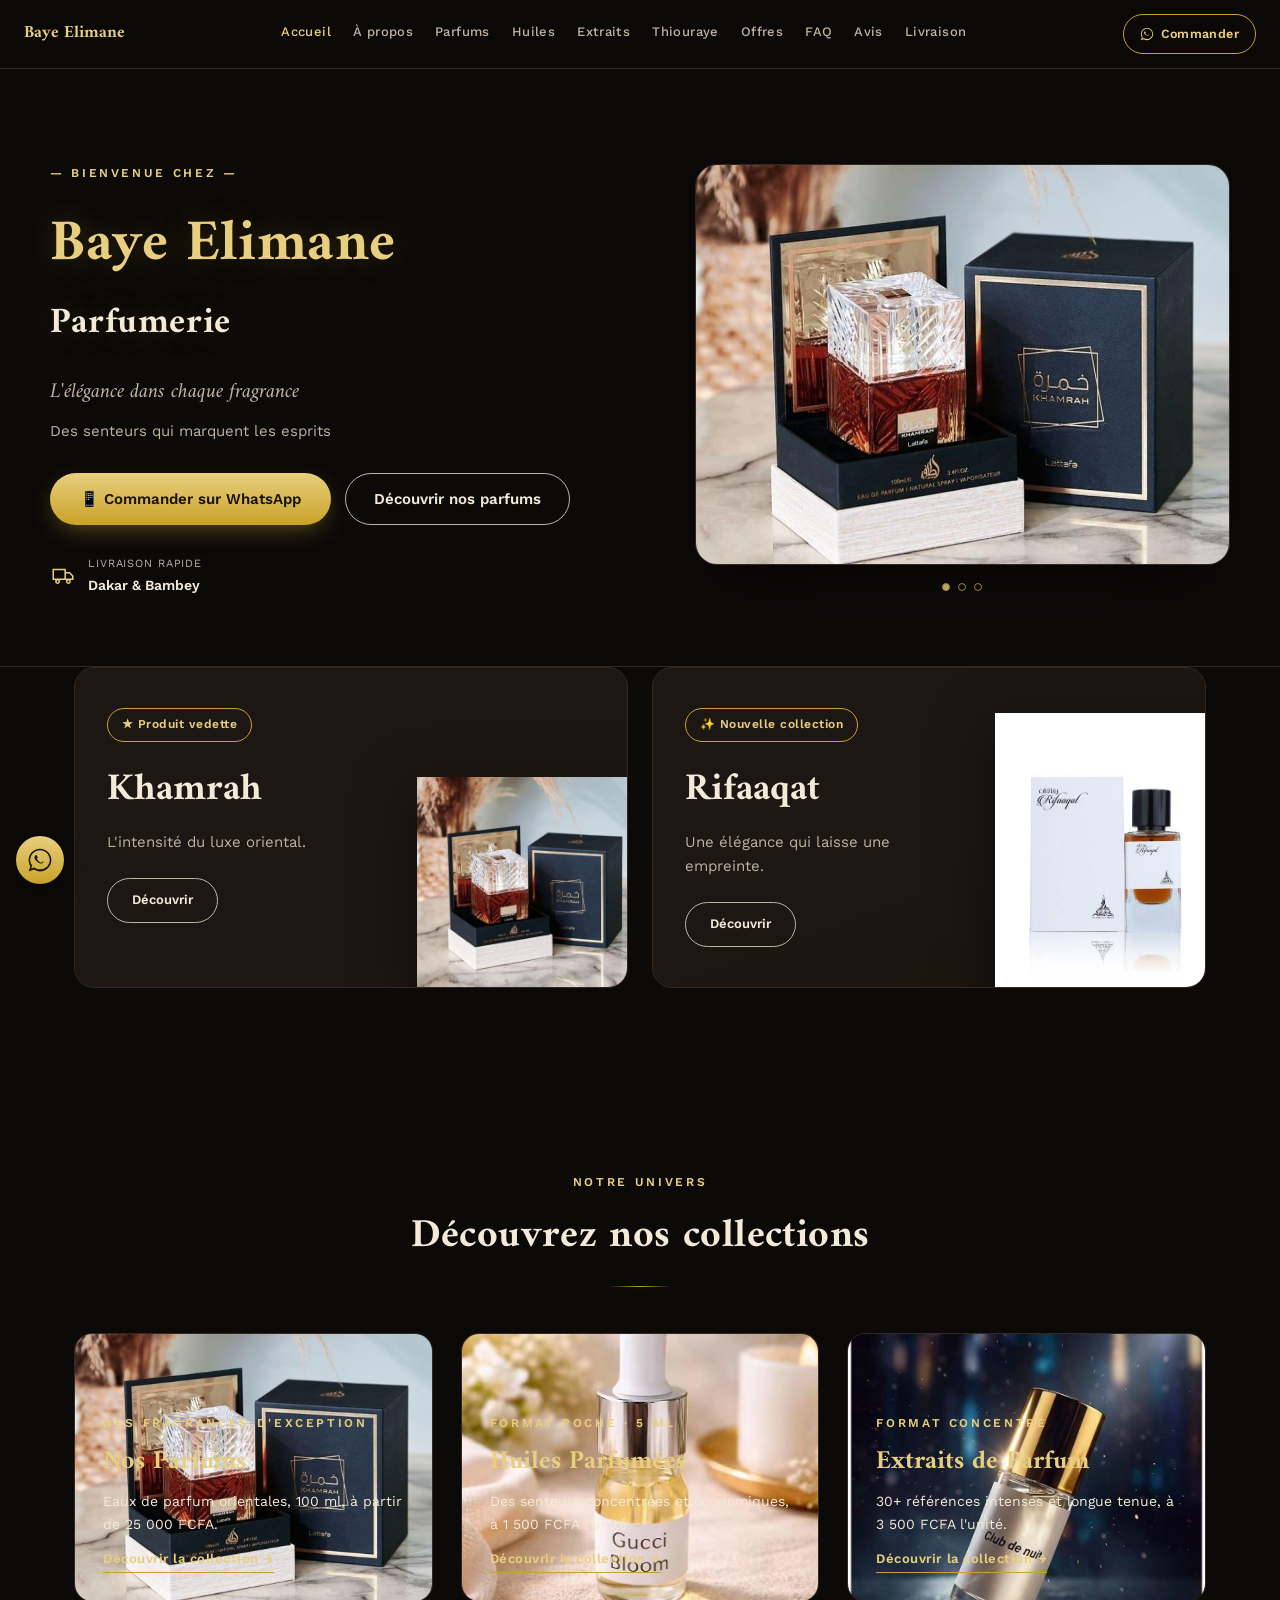
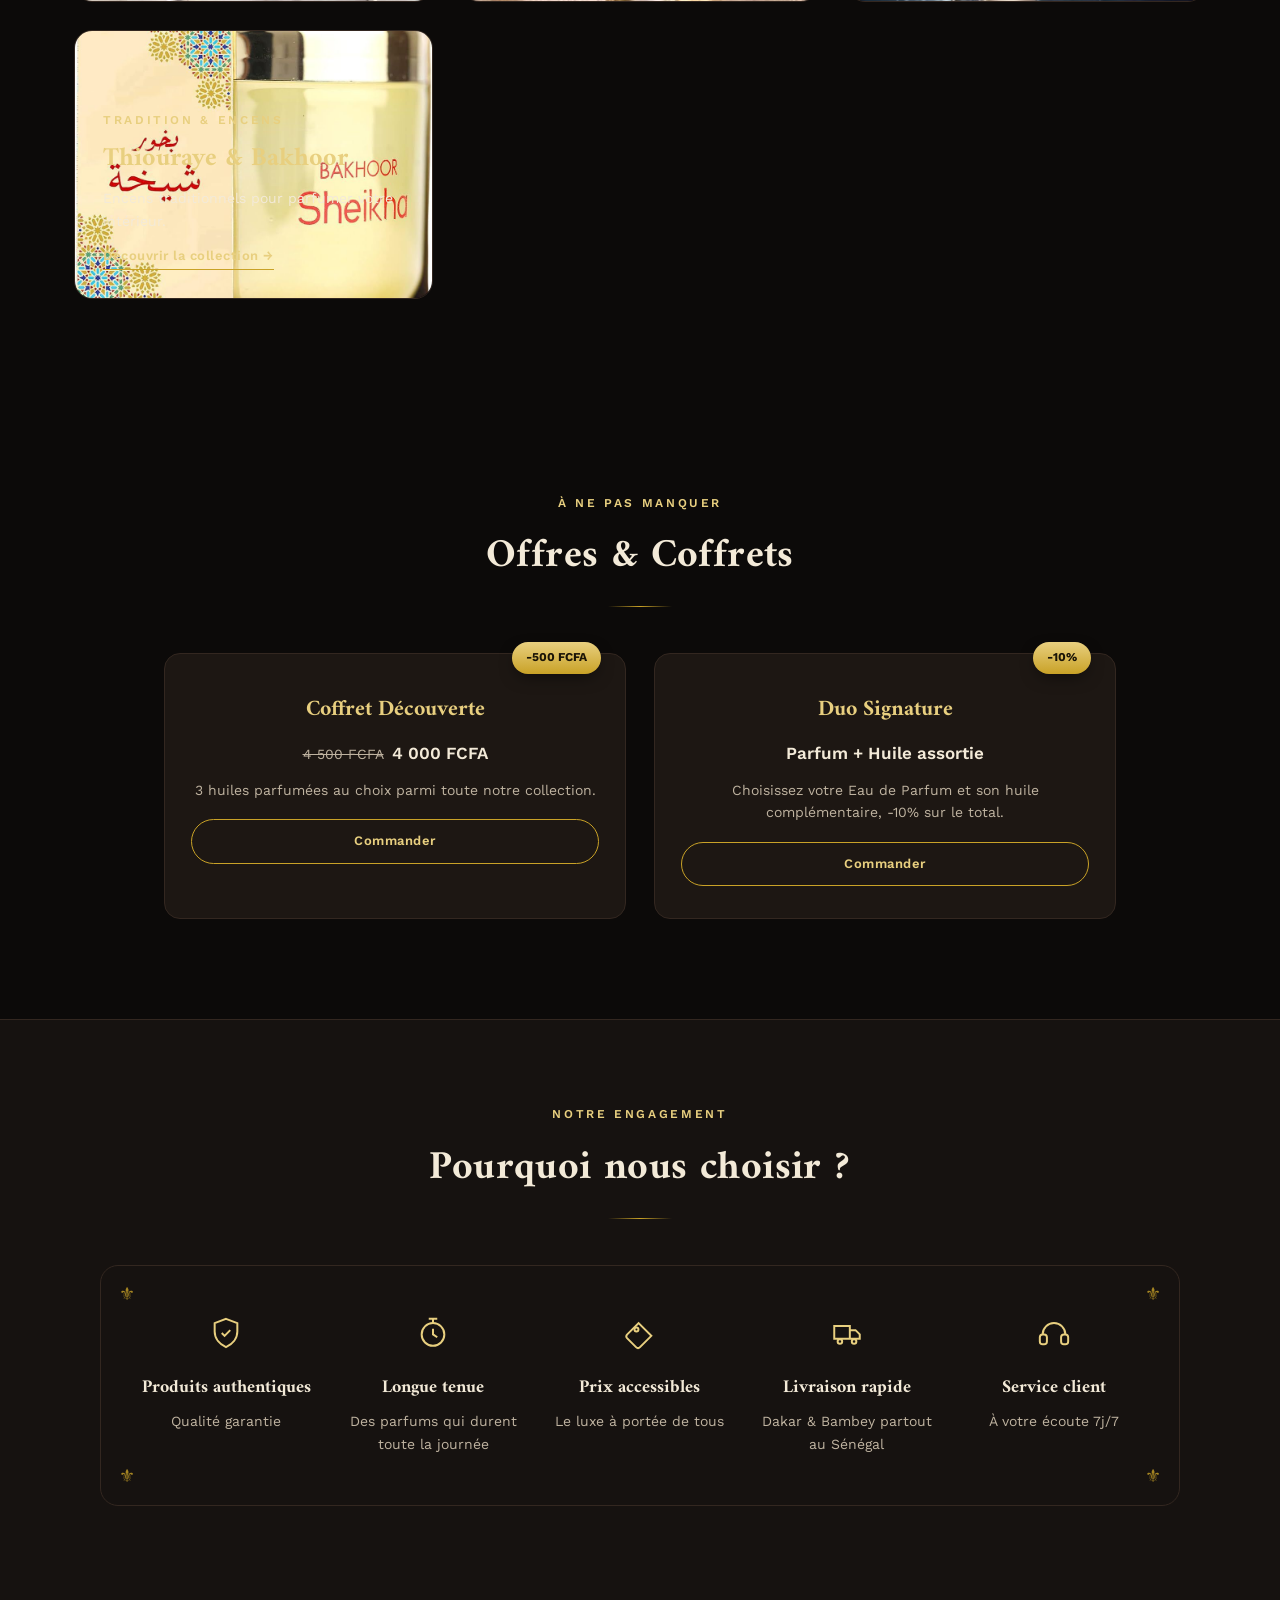
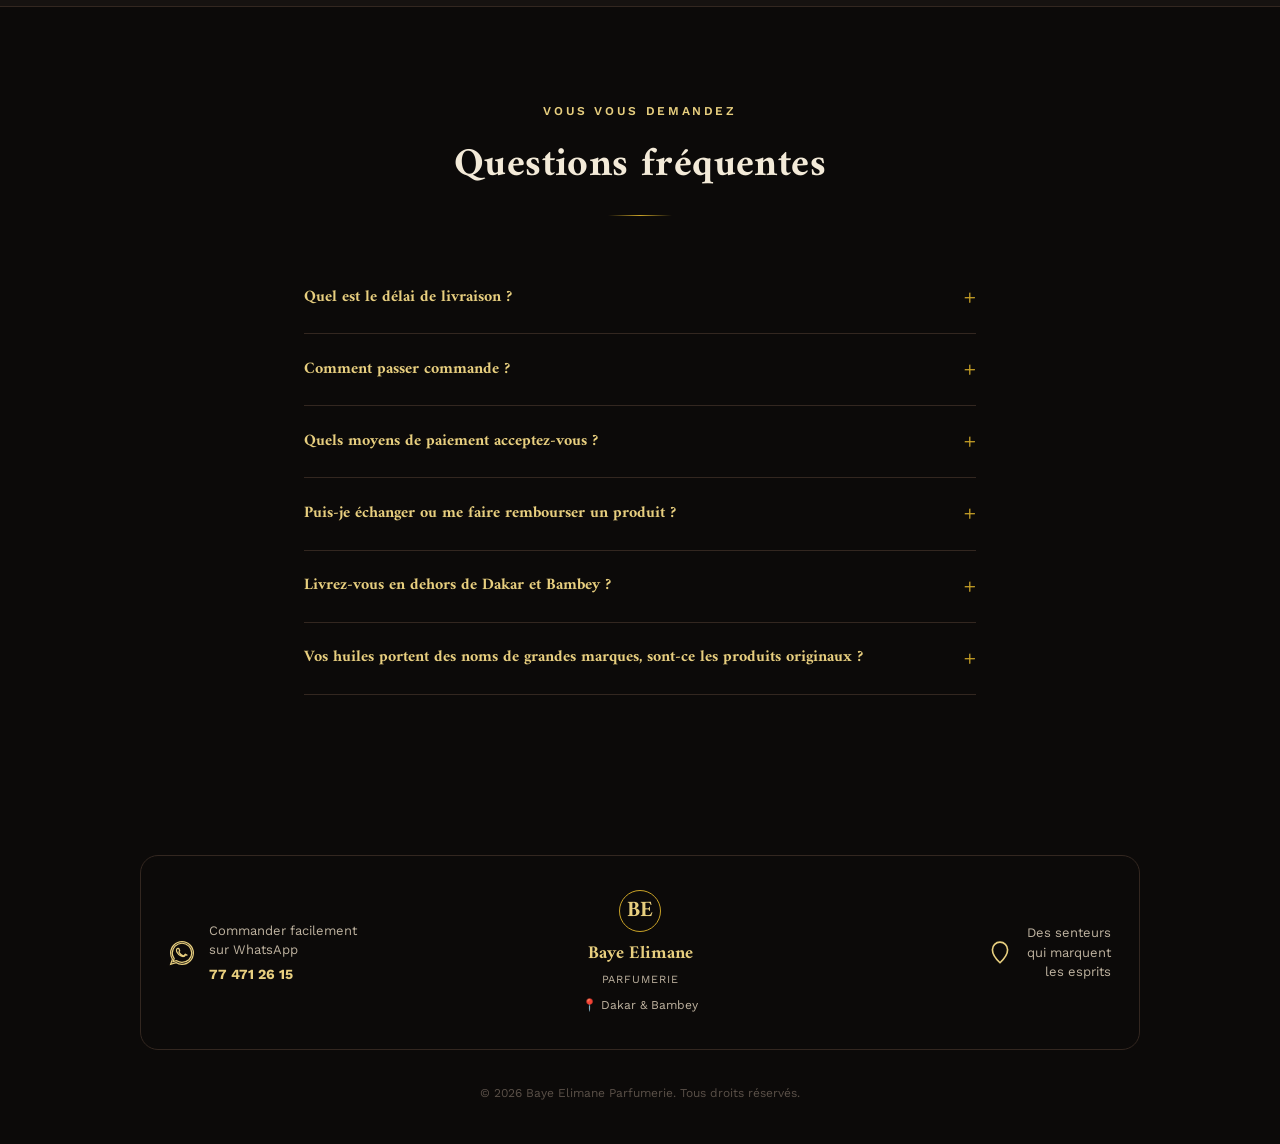
==== commit a6ced028: "Update index.html" ====
--- a/index.html
+++ b/index.html
@@ -114,7 +114,7 @@
       <div class="hero-slider" id="heroSlider">
         <img loading="lazy" src="images/khamrah.jpg" alt="Khamrah" class="hero-slide is-active">
         <img loading="lazy" src="images/oud-al-malik.jpeg" alt="Oud Al Malik" class="hero-slide">
-        <img loading="lazy" src="images/club-de-nuit.jpg" alt="Club de Nuit" class="hero-slide">
+        <img loading="lazy" src="images/intense-wayefarer.jpg" alt="Intense Wayefarer" class="hero-slide">
       </div>
       <div class="hero-dots" id="heroDots">
         <button class="hero-dot is-active" data-i="0" aria-label="Image 1"></button>
@@ -290,37 +290,11 @@
 
 </section>
 
-<section class="testimonials reveal" id="avis">
-
-  <div class="section-head">
-    <span class="eyebrow">Ils nous font confiance</span>
-    <h2 class="section-title">Avis clients</h2>
-    <div class="divider"></div>
-  </div>
-
-  <div class="testimonial-grid">
-
-    <div class="testimonial">
-      <div class="stars">★★★★★</div>
-      <p>Le Khamrah tient toute la journée et tout le monde me demande ce que je porte. Un vrai coup de cœur.</p>
-      <div class="testimonial-name">Aïssatou — Dakar</div>
-    </div>
-
-    <div class="testimonial">
-      <div class="stars">★★★★★</div>
-      <p>Commande facile sur WhatsApp, parfum reçu rapidement et l'odeur est exactement celle attendue.</p>
-      <div class="testimonial-name">Moussa — Bambey</div>
-    </div>
-
-    <div class="testimonial">
-      <div class="stars">★★★★★</div>
-      <p>L'Ameer Al Oudh est devenu mon parfum signature. Qualité au rendez-vous, je recommande.</p>
-      <div class="testimonial-name">Fatou — Dakar</div>
-    </div>
-
-  </div>
-
-</section>
+
+
+   
+
+
 
 <section class="faq reveal" id="faq">
 
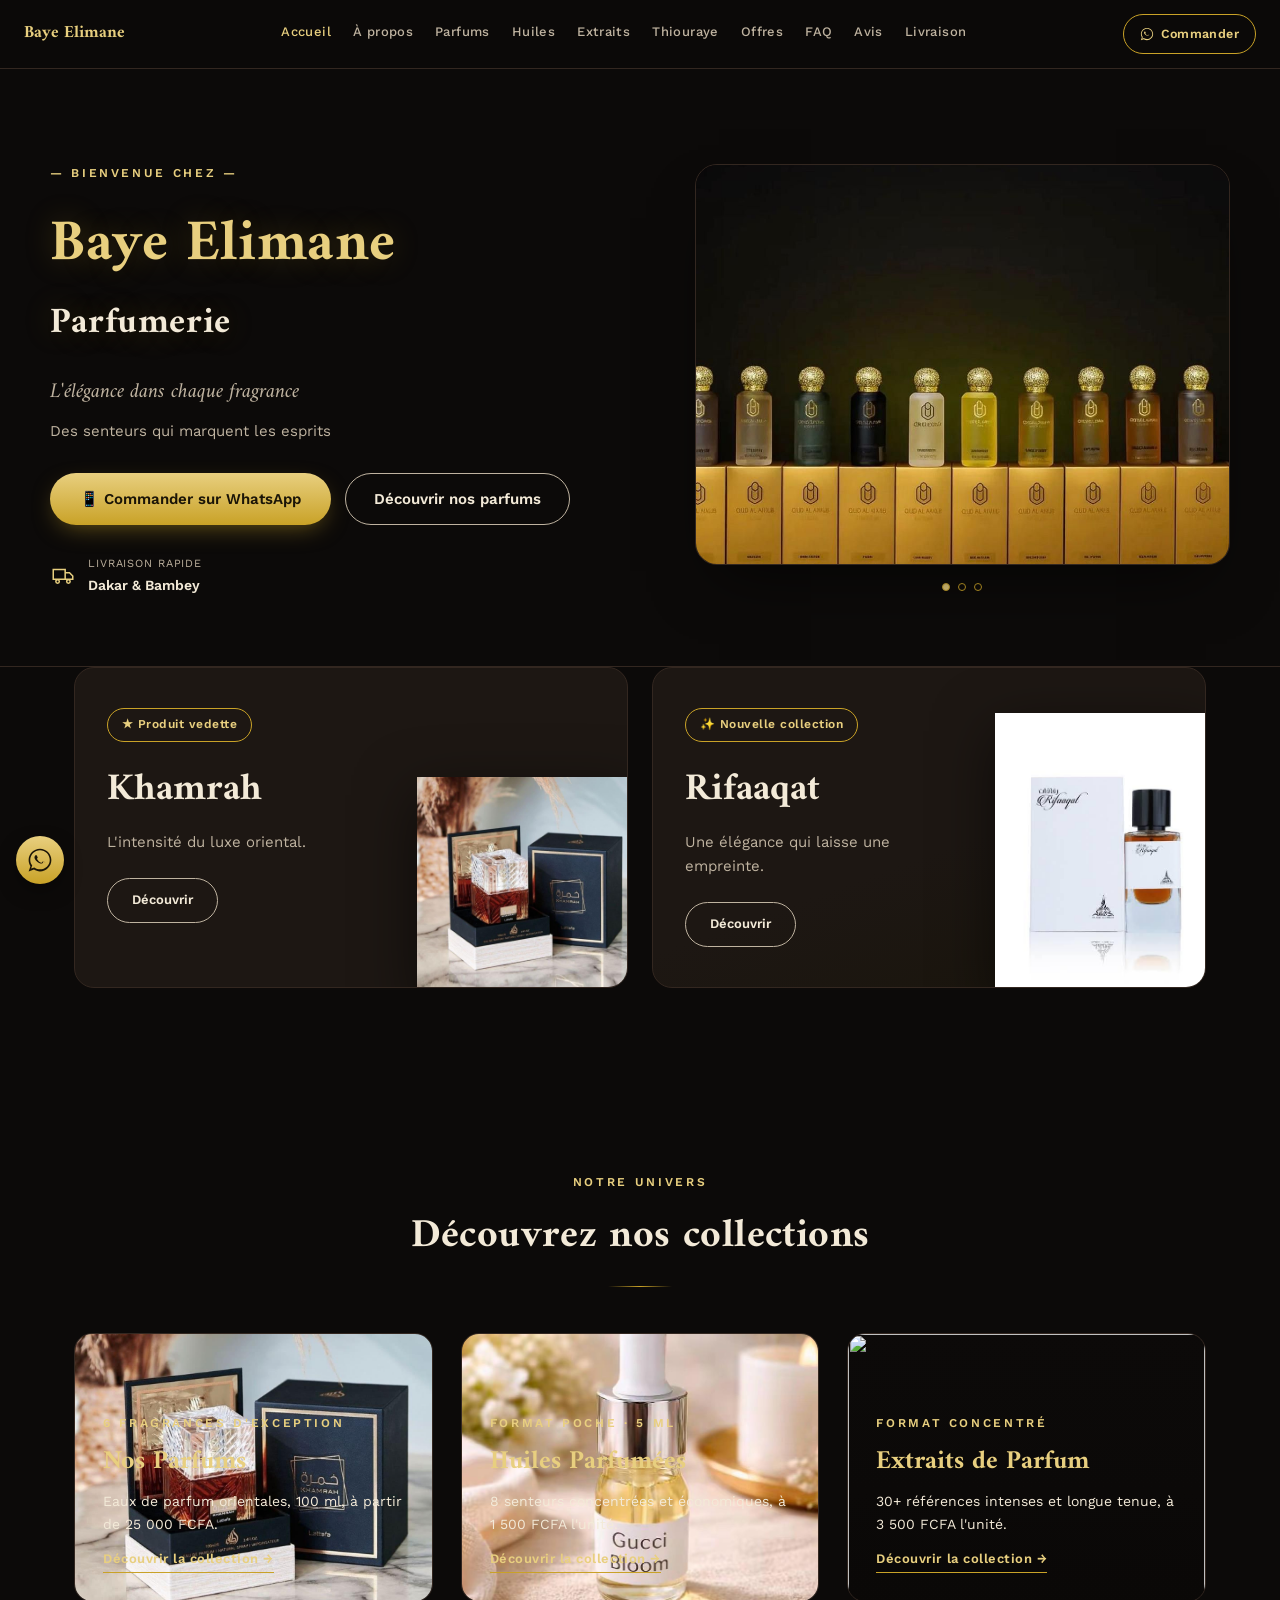
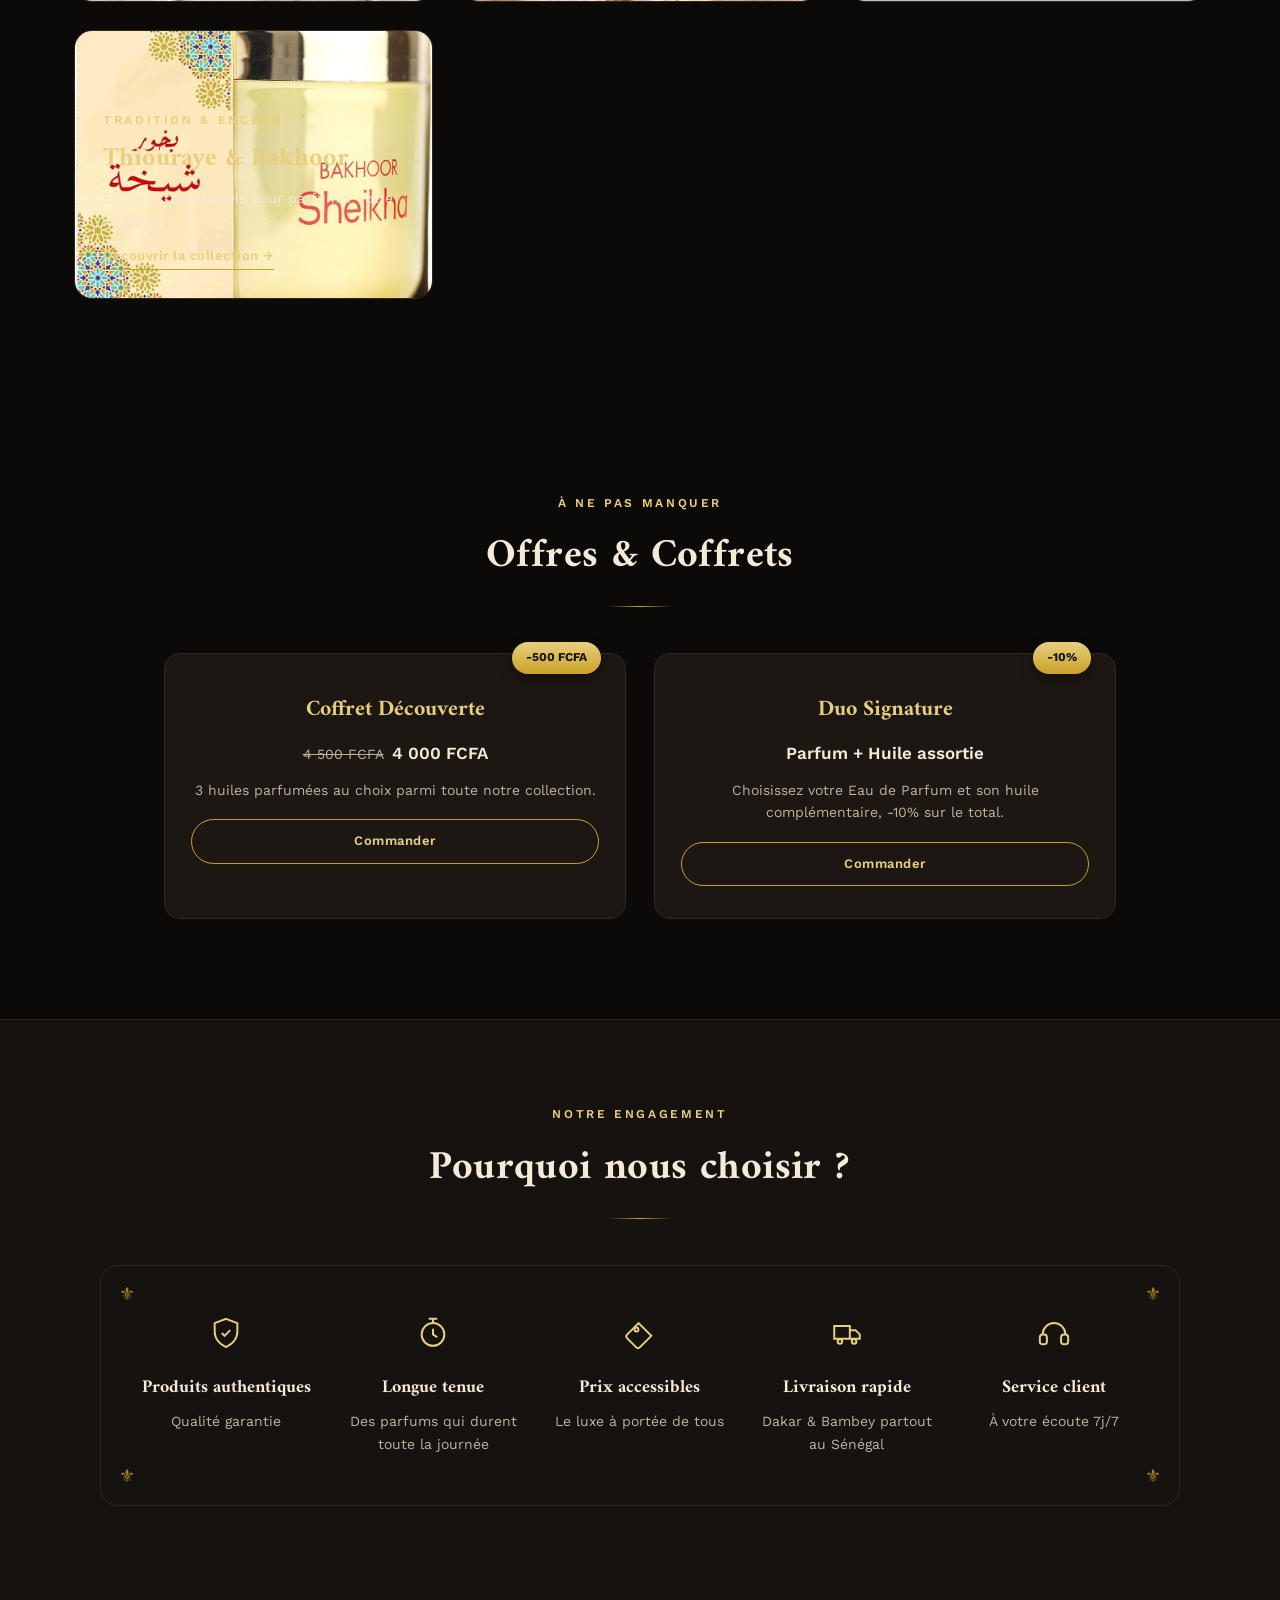
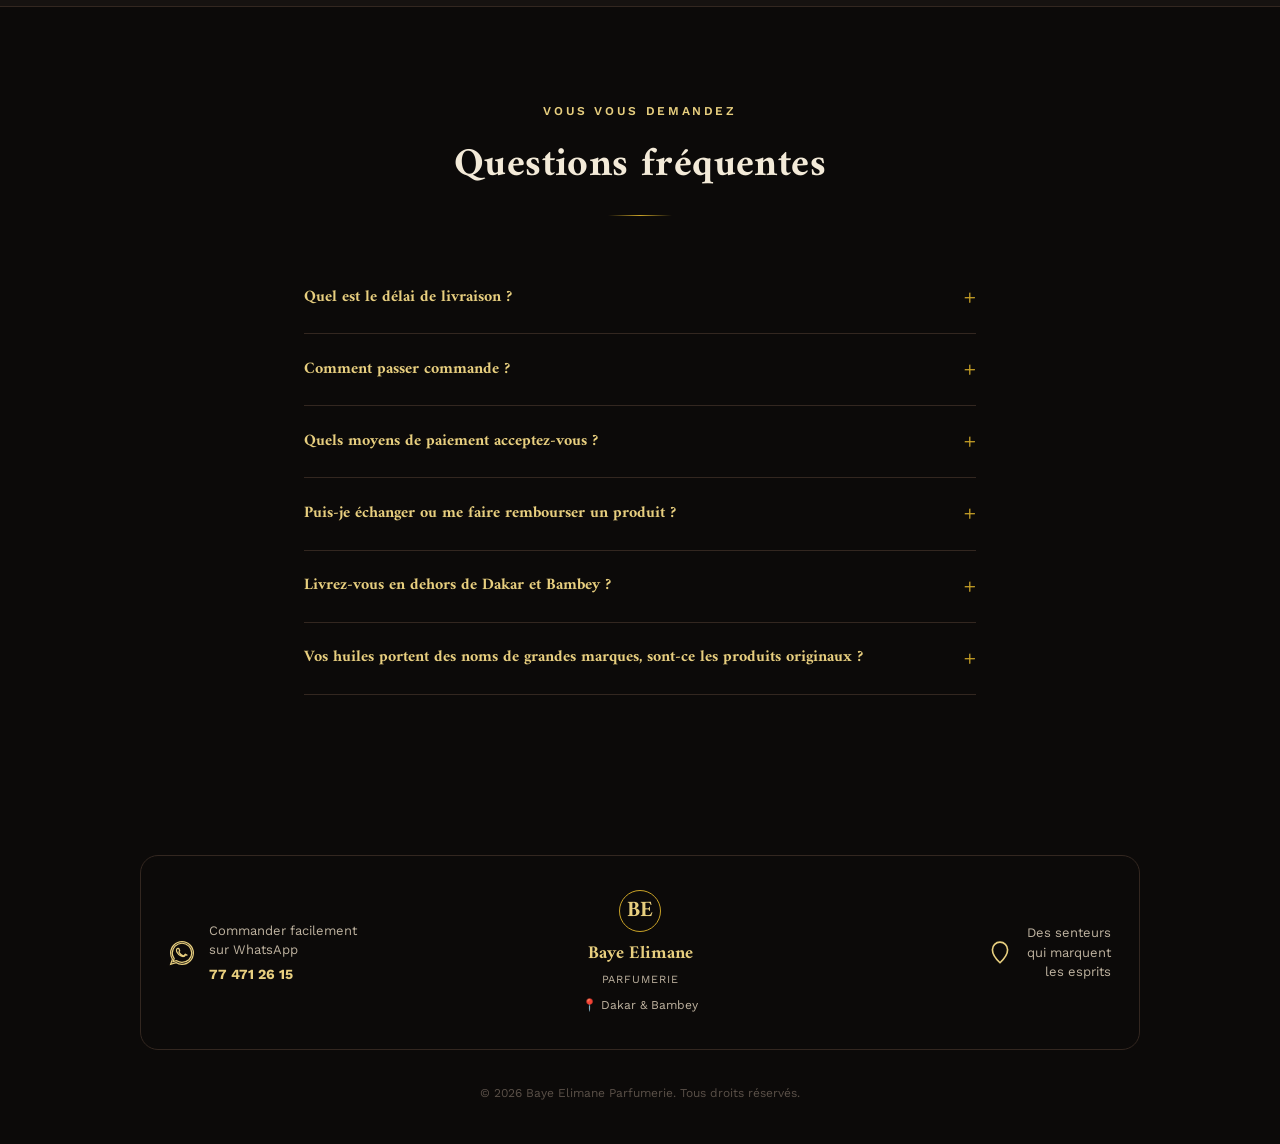
==== commit 0a91a98e: "Update index.html" ====
--- a/index.html
+++ b/index.html
@@ -112,9 +112,9 @@
 
     <div class="hero-visual">
       <div class="hero-slider" id="heroSlider">
-        <img loading="lazy" src="images/khamrah.jpg" alt="Khamrah" class="hero-slide is-active">
-        <img loading="lazy" src="images/oud-al-malik.jpeg" alt="Oud Al Malik" class="hero-slide">
-        <img loading="lazy" src="images/intense-wayefarer.jpg" alt="Intense Wayefarer" class="hero-slide">
+        <img loading="lazy" src="images/oud-al-malik.jpeg" alt="Oud Al Malik" class="hero-slide is-active">
+        <img loading="lazy" src="images/khamrah.jpg" alt="Khamrah" class="hero-slide">
+        <img loading="lazy" src="images/club-de-nuit.jpg" alt="Club de Nuit" class="hero-slide">
       </div>
       <div class="hero-dots" id="heroDots">
         <button class="hero-dot is-active" data-i="0" aria-label="Image 1"></button>
@@ -168,7 +168,7 @@
     <a class="tile" href="parfums.html">
       <img class="tile-bg" src="images/khamrah.jpg" alt="">
       <div class="tile-overlay">
-        <span class="eyebrow">Des fragrances d'exception</span>
+        <span class="eyebrow">6 fragrances d'exception</span>
         <h3>Nos Parfums</h3>
         <p>Eaux de parfum orientales, 100 ml, à partir de 25 000 FCFA.</p>
         <span class="tile-link">Découvrir la collection →</span>
@@ -180,13 +180,13 @@
       <div class="tile-overlay">
         <span class="eyebrow">Format poche · 5 ml</span>
         <h3>Huiles Parfumées</h3>
-        <p>Des senteurs concentrées et économiques, à 1 500 FCFA l'unité.</p>
+        <p>8 senteurs concentrées et économiques, à 1 500 FCFA l'unité.</p>
         <span class="tile-link">Découvrir la collection →</span>
       </div>
     </a>
 
     <a class="tile" href="extraits.html">
-      <img class="tile-bg" src="images/extrait1.jpeg" alt="">
+      <img class="tile-bg" src="images/club-de-nuit.jpg" alt="">
       <div class="tile-overlay">
         <span class="eyebrow">Format concentré</span>
         <h3>Extraits de Parfum</h3>
@@ -292,8 +292,7 @@
 
 
 
-   
-
+    
 
 
 <section class="faq reveal" id="faq">
@@ -421,7 +420,7 @@
 
   function restart() {
     clearInterval(timer);
-    timer = setInterval(next, 4000);
+    timer = setInterval(next, 2500);
   }
 
   dots.forEach(d => {
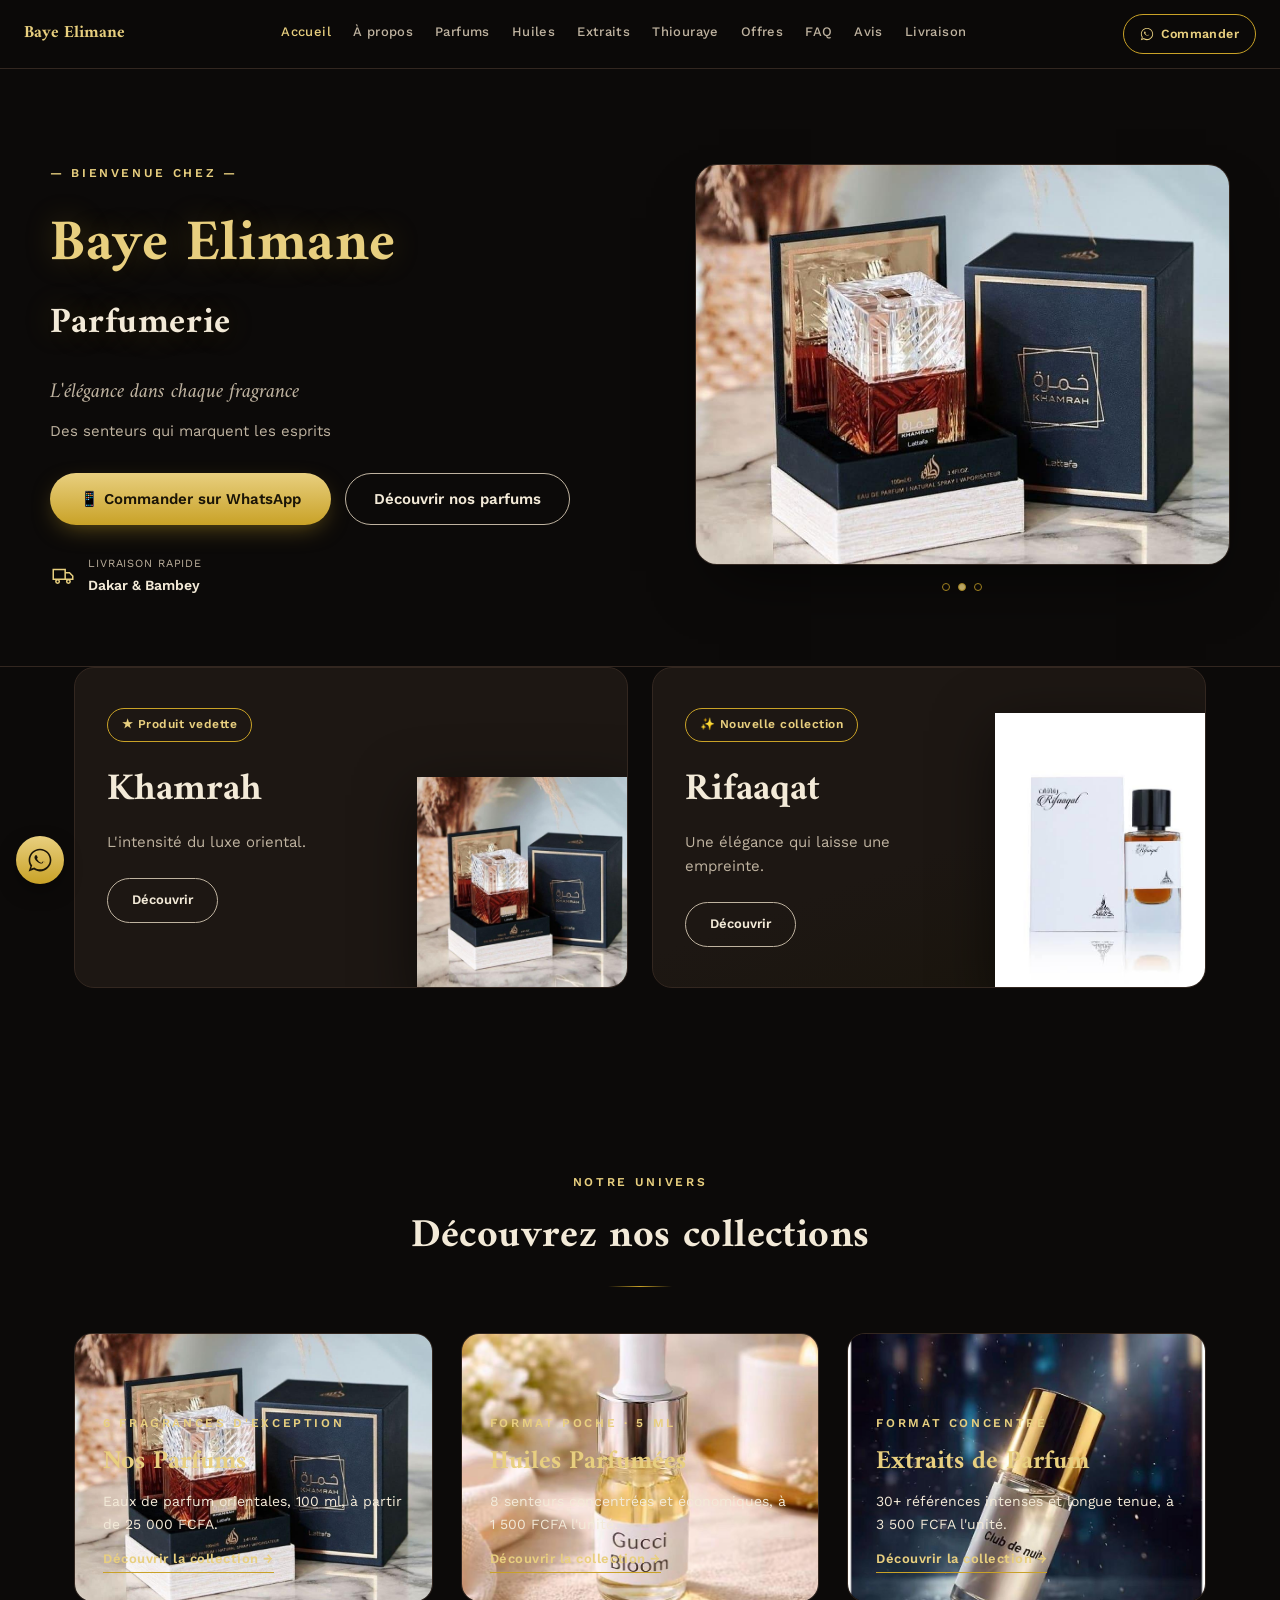
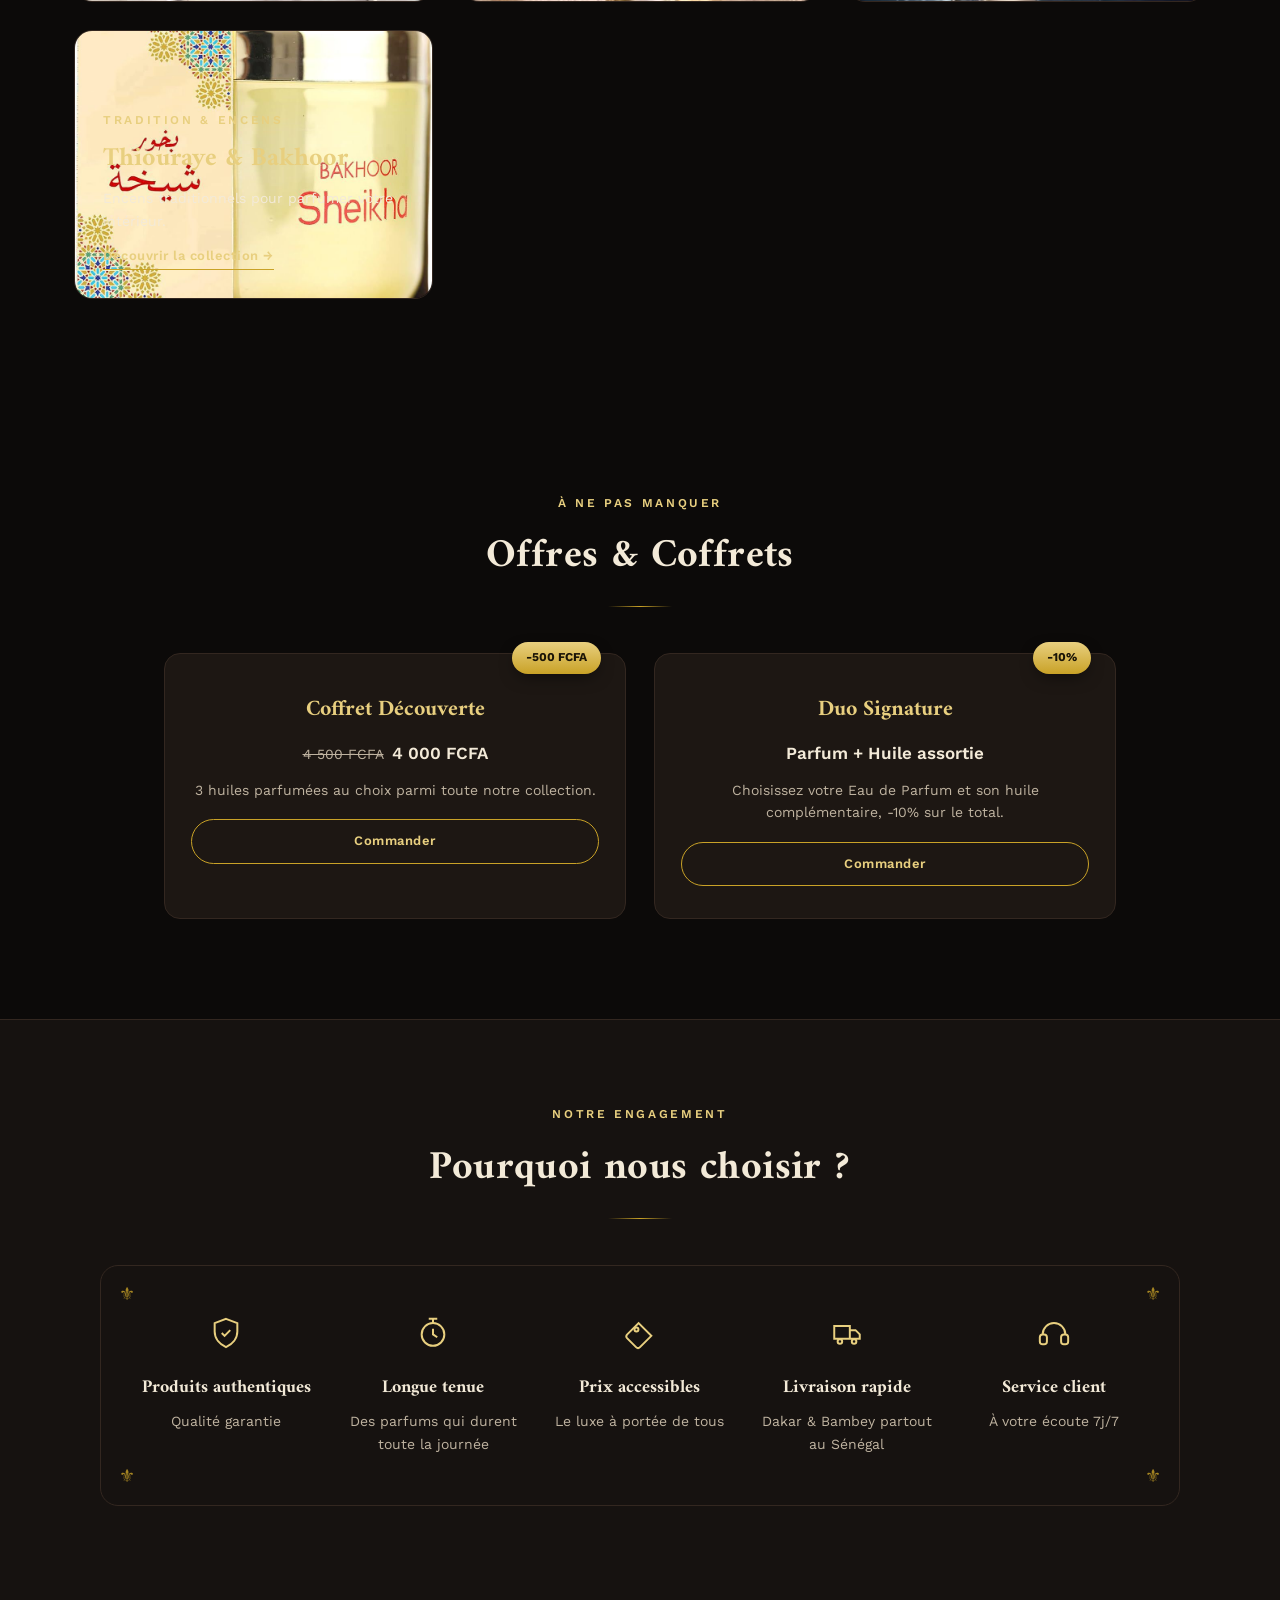
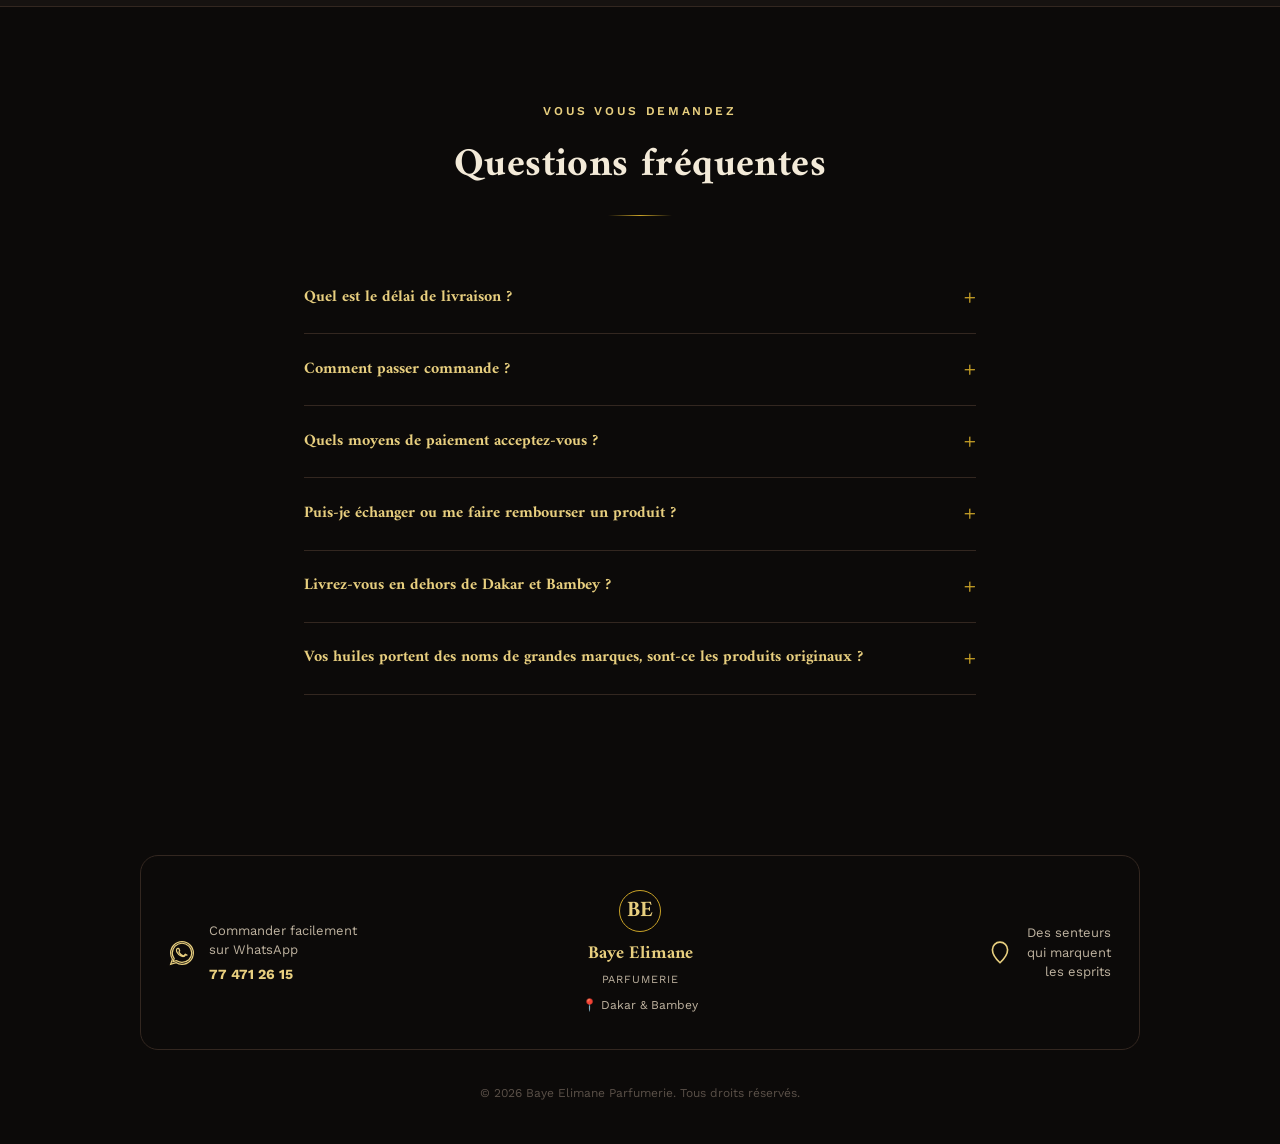
==== commit c7f31156: "Update index.html" ====
--- a/index.html
+++ b/index.html
@@ -114,7 +114,7 @@
       <div class="hero-slider" id="heroSlider">
         <img loading="lazy" src="images/oud-al-malik.jpeg" alt="Oud Al Malik" class="hero-slide is-active">
         <img loading="lazy" src="images/khamrah.jpg" alt="Khamrah" class="hero-slide">
-        <img loading="lazy" src="images/club-de-nuit.jpg" alt="Club de Nuit" class="hero-slide">
+        <img loading="lazy" src="images/intense-wayefarer.jpg" alt="Intense Wayefarer" class="hero-slide">
       </div>
       <div class="hero-dots" id="heroDots">
         <button class="hero-dot is-active" data-i="0" aria-label="Image 1"></button>
@@ -186,7 +186,7 @@
     </a>
 
     <a class="tile" href="extraits.html">
-      <img class="tile-bg" src="images/club-de-nuit.jpg" alt="">
+      <img class="tile-bg" src="images/extrait1.jpeg" alt="">
       <div class="tile-overlay">
         <span class="eyebrow">Format concentré</span>
         <h3>Extraits de Parfum</h3>
--- a/style.css
+++ b/style.css
@@ -623,7 +623,7 @@
     height:100%;
     object-fit:cover;
     opacity:0;
-    transition:opacity .7s ease;
+    transition:opacity .4s ease;
   }
 
   .hero-slide.is-active{
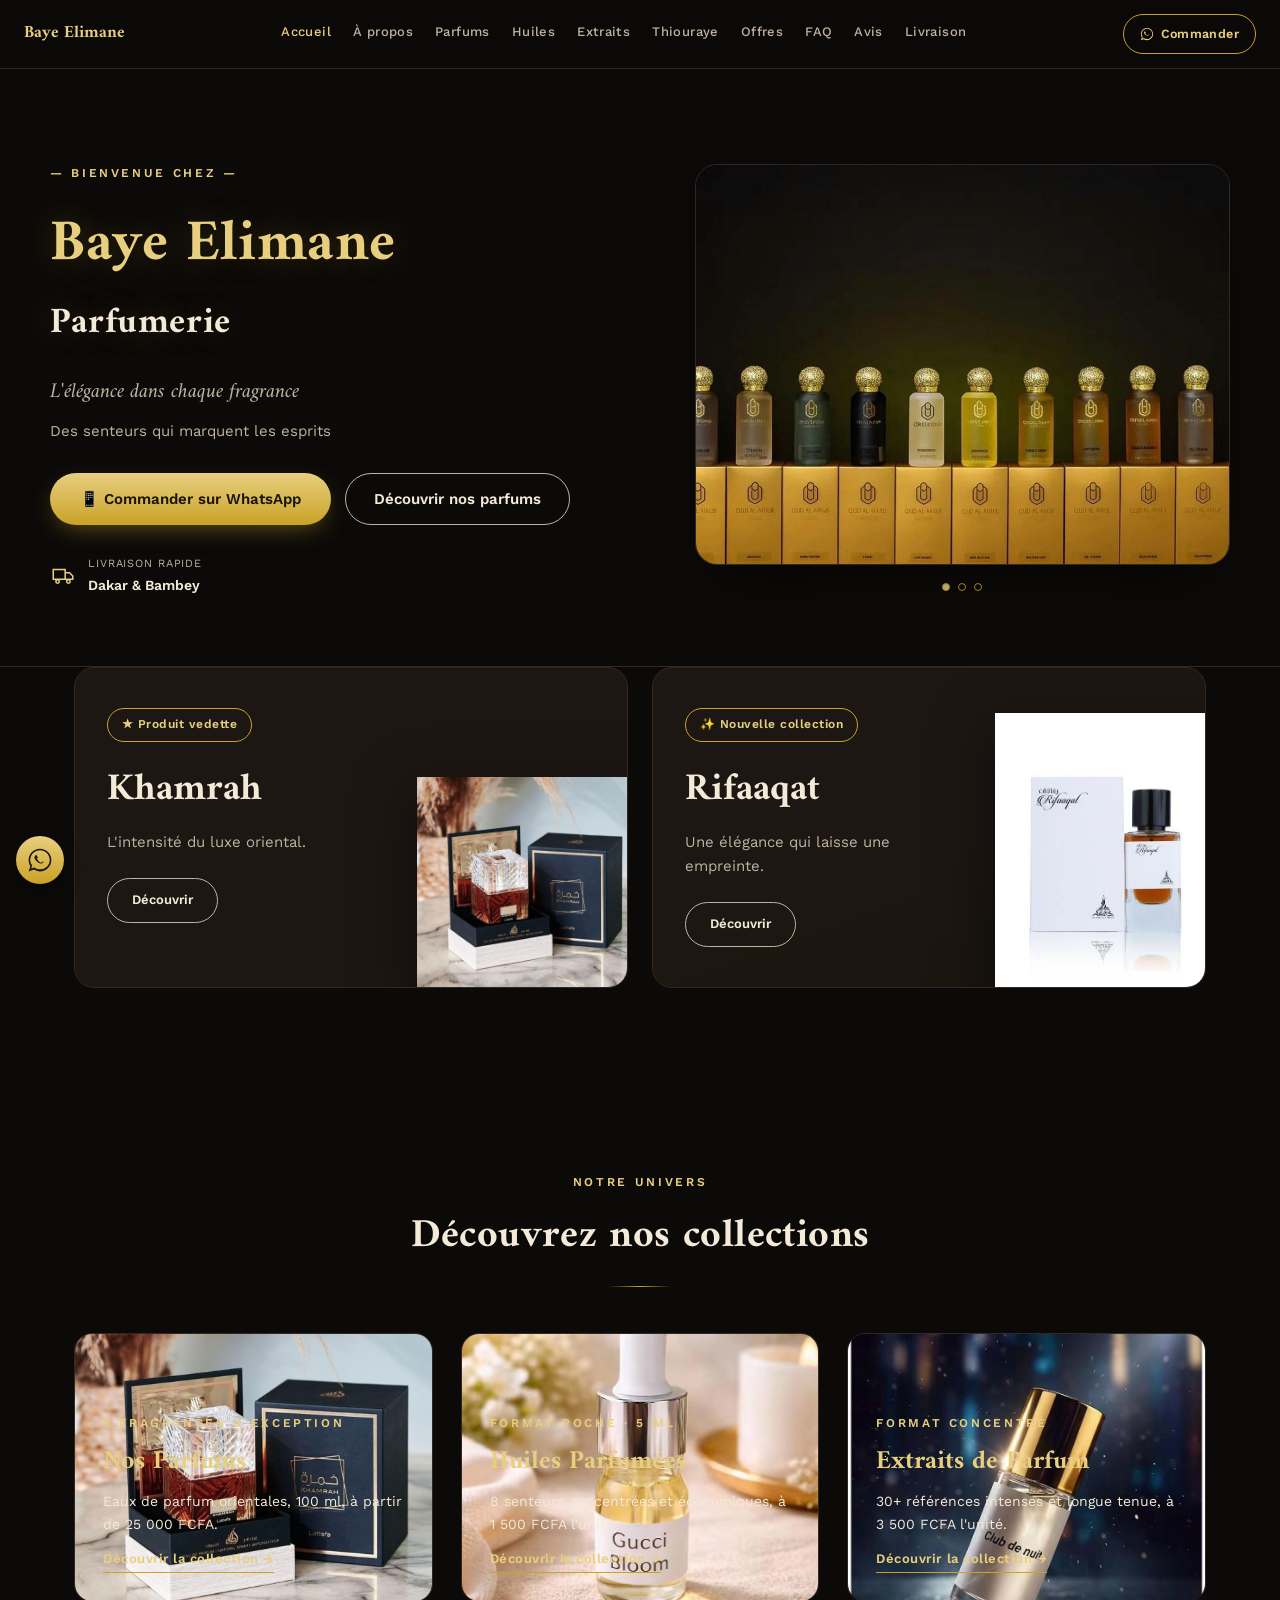
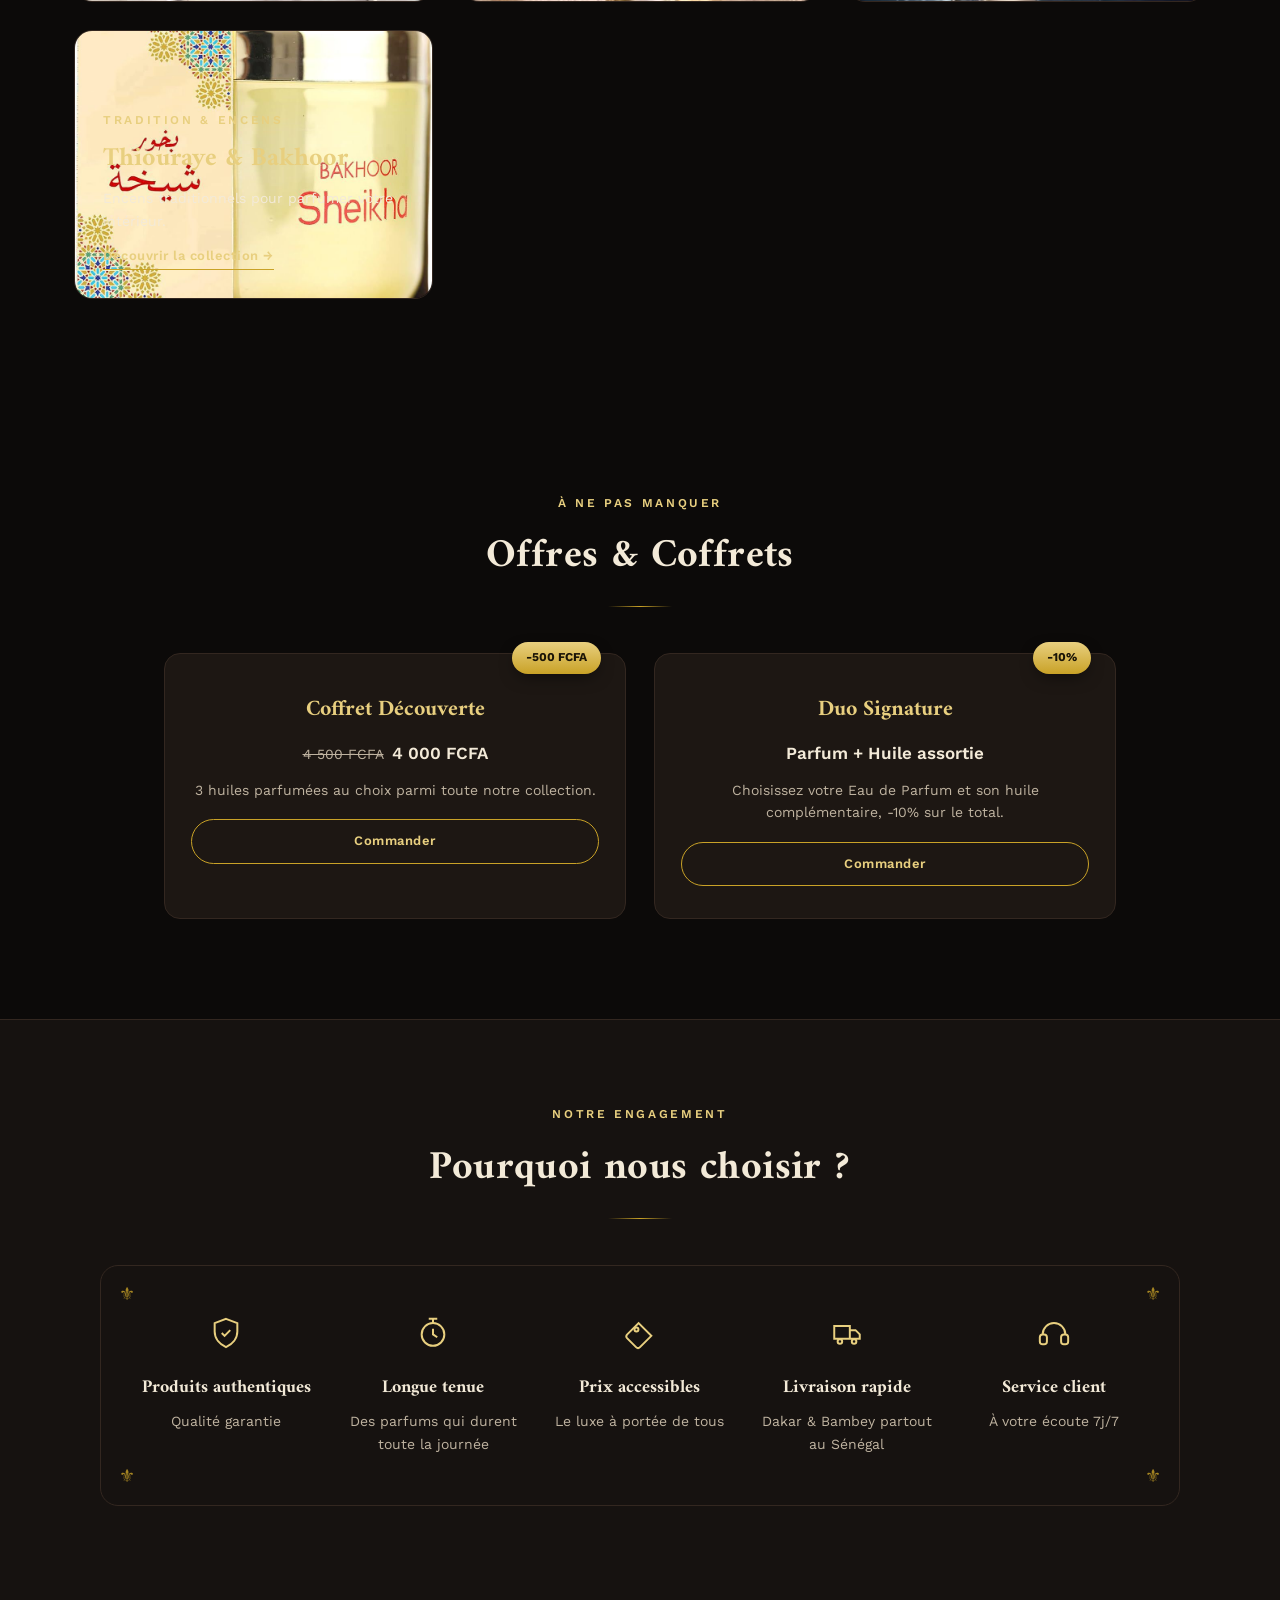
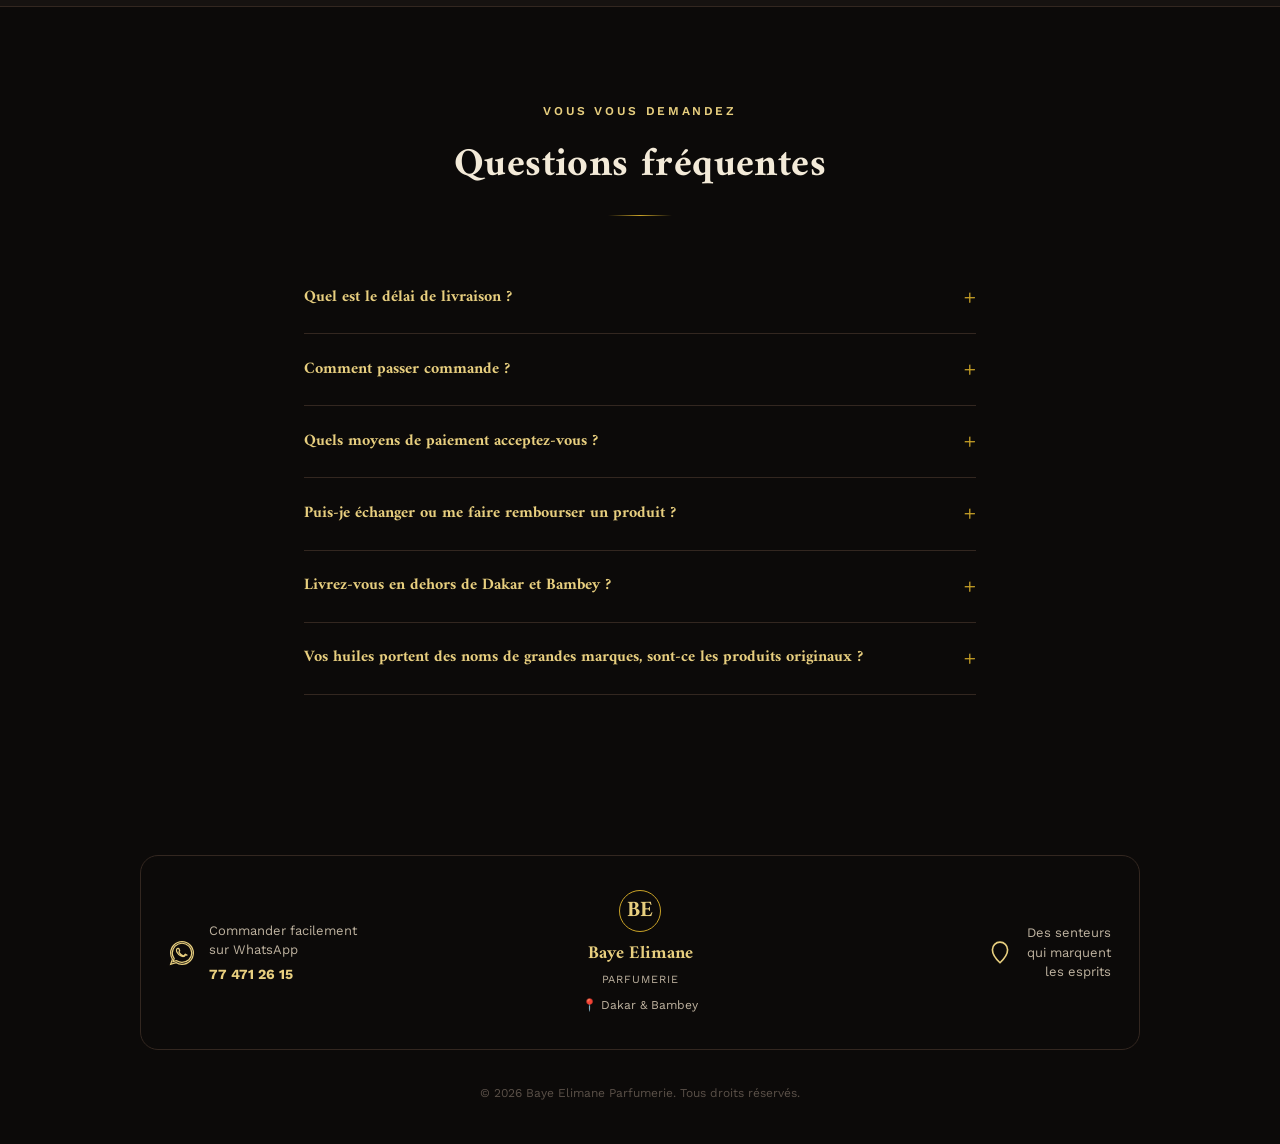
==== commit d2bcaa6e: "Update index.html" ====
--- a/index.html
+++ b/index.html
@@ -114,7 +114,7 @@
       <div class="hero-slider" id="heroSlider">
         <img loading="lazy" src="images/oud-al-malik.jpeg" alt="Oud Al Malik" class="hero-slide is-active">
         <img loading="lazy" src="images/khamrah.jpg" alt="Khamrah" class="hero-slide">
-        <img loading="lazy" src="images/intense-wayefarer.jpg" alt="Intense Wayefarer" class="hero-slide">
+        <img loading="lazy" src="images/badee-al-oud.jpg" alt="Badee Al Oud" class="hero-slide">
       </div>
       <div class="hero-dots" id="heroDots">
         <button class="hero-dot is-active" data-i="0" aria-label="Image 1"></button>
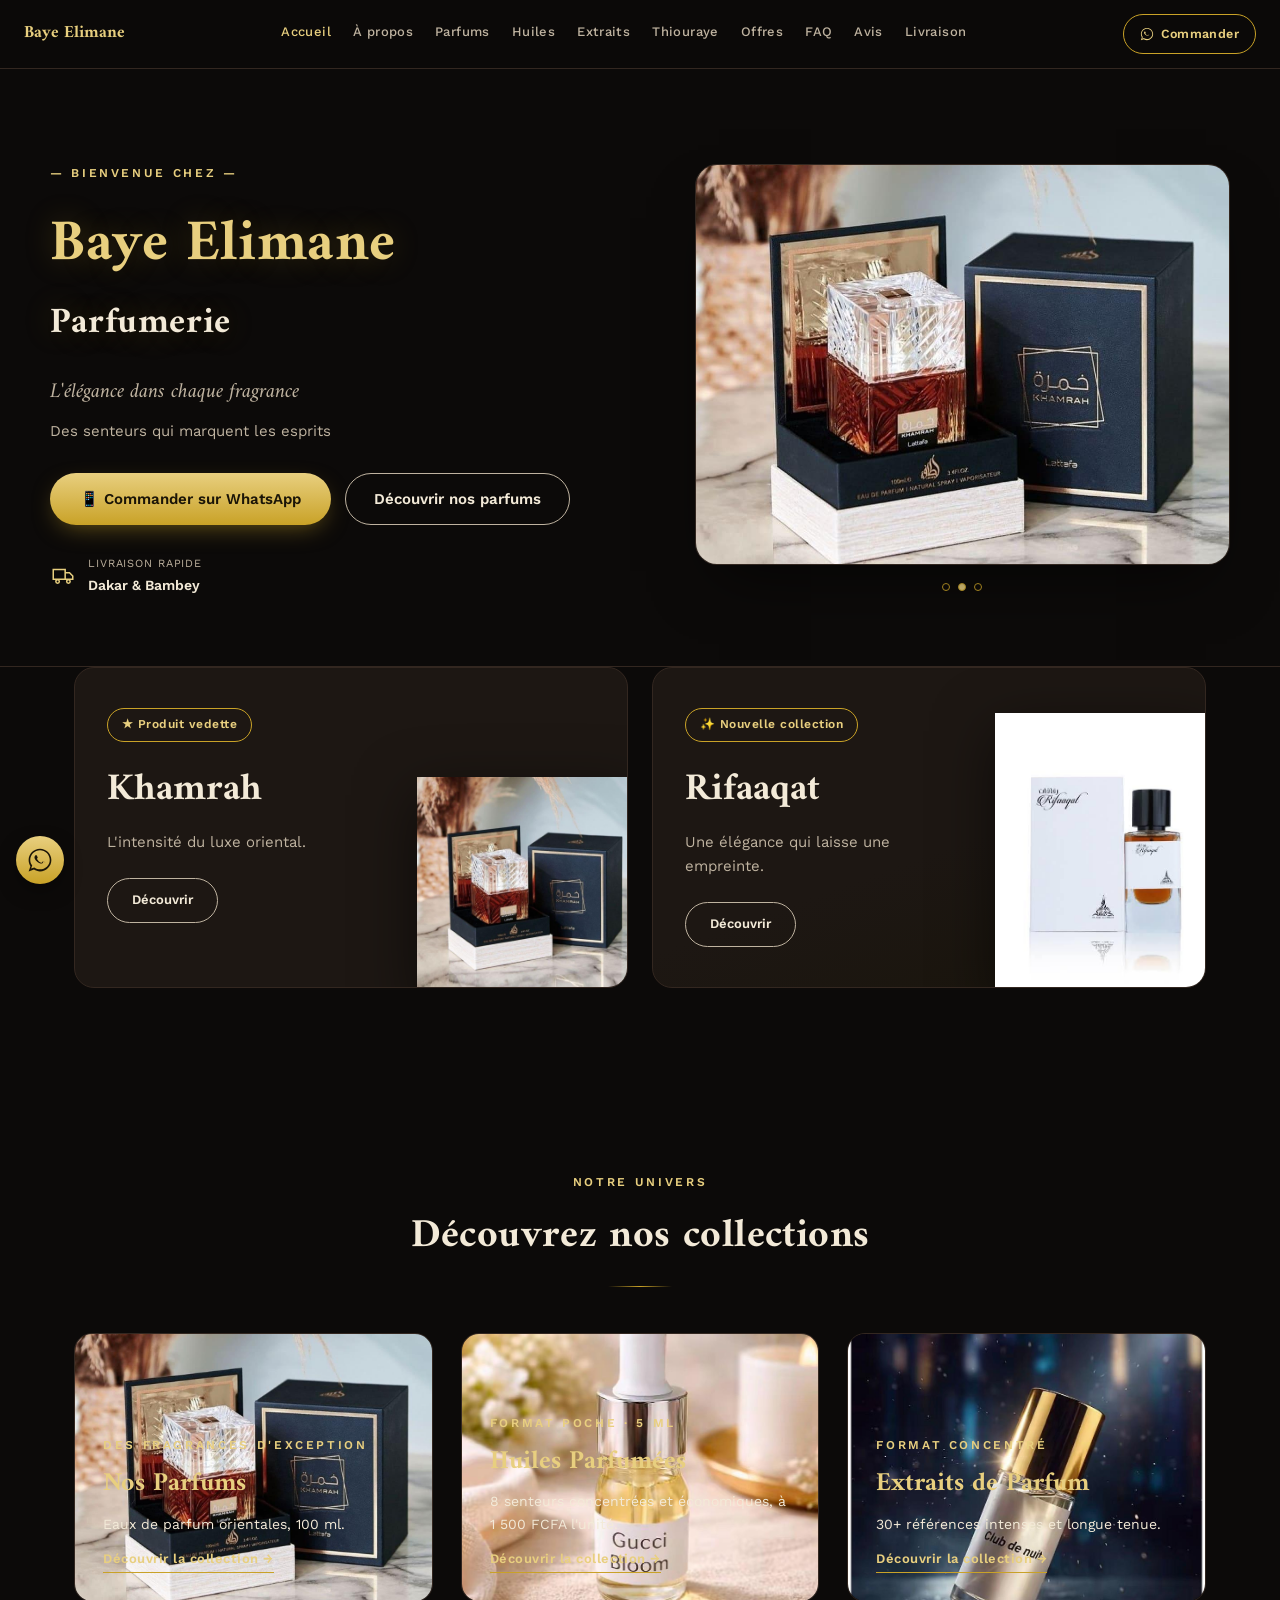
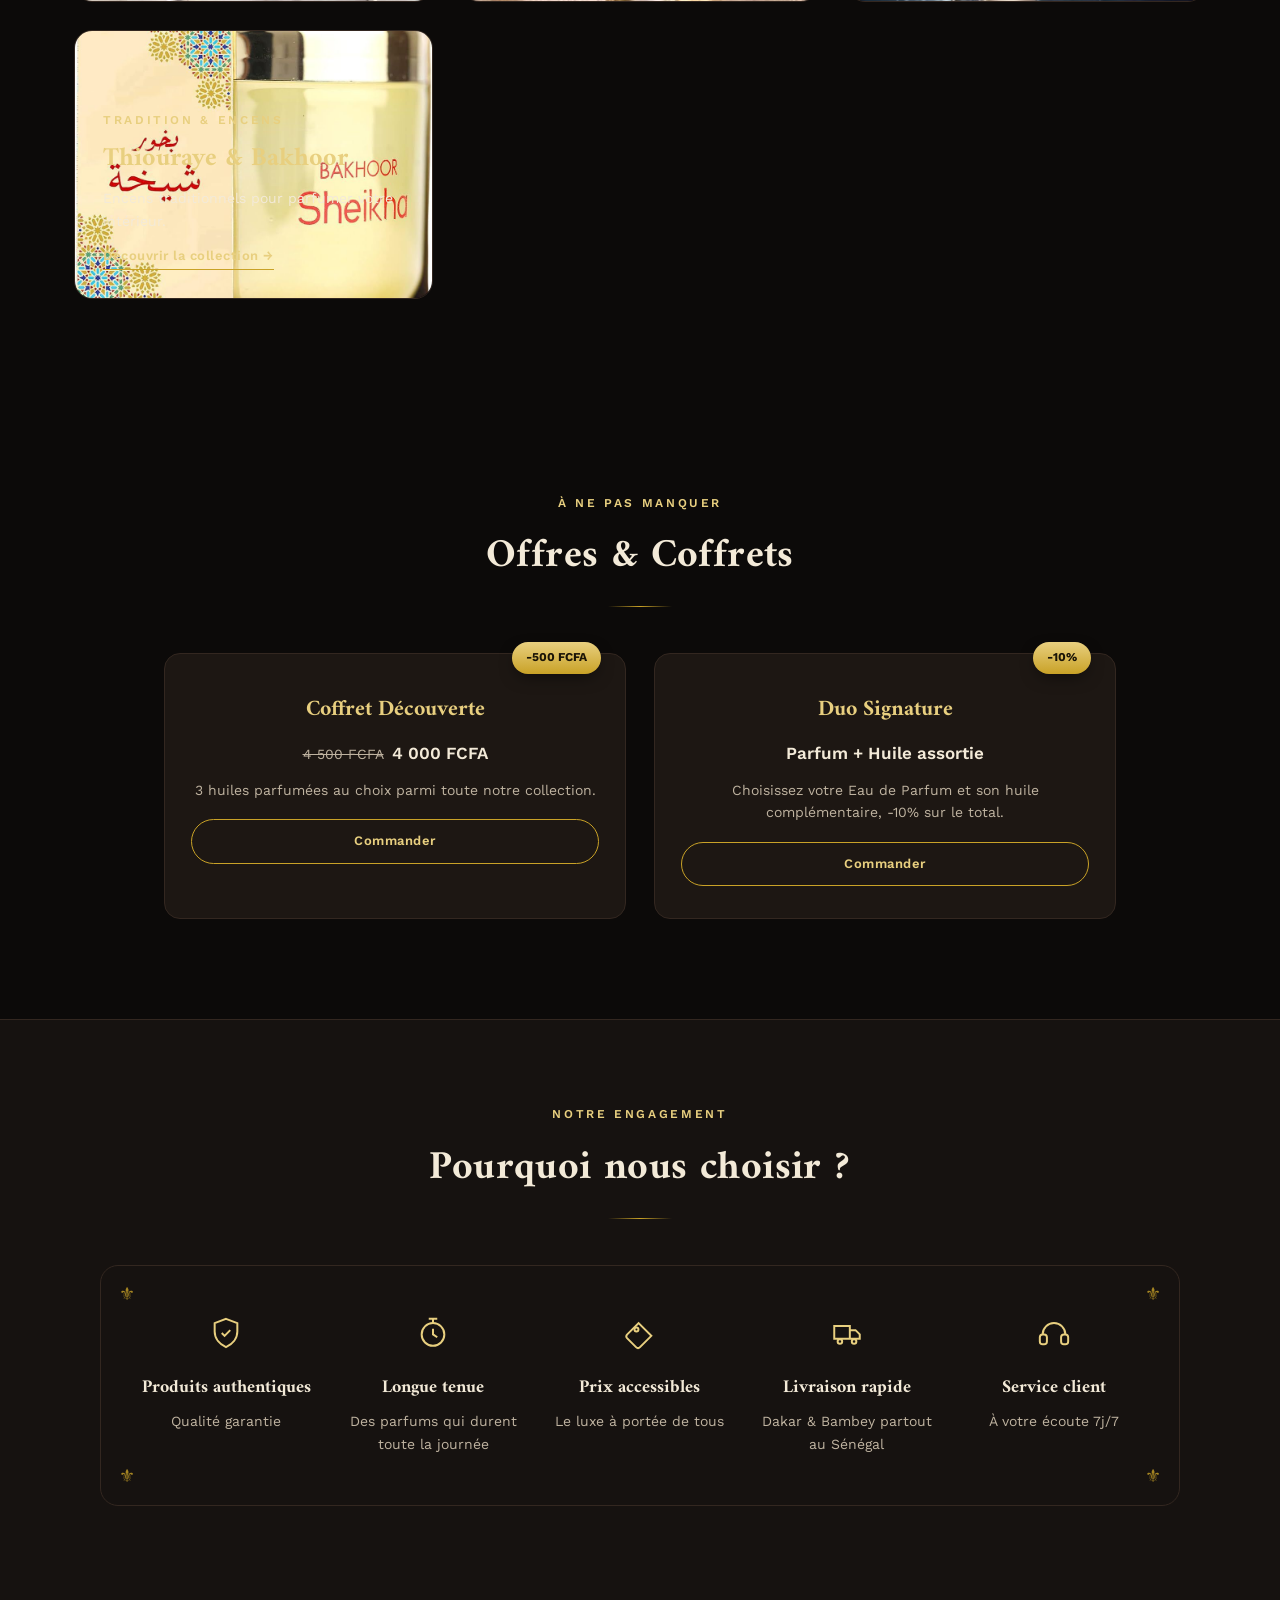
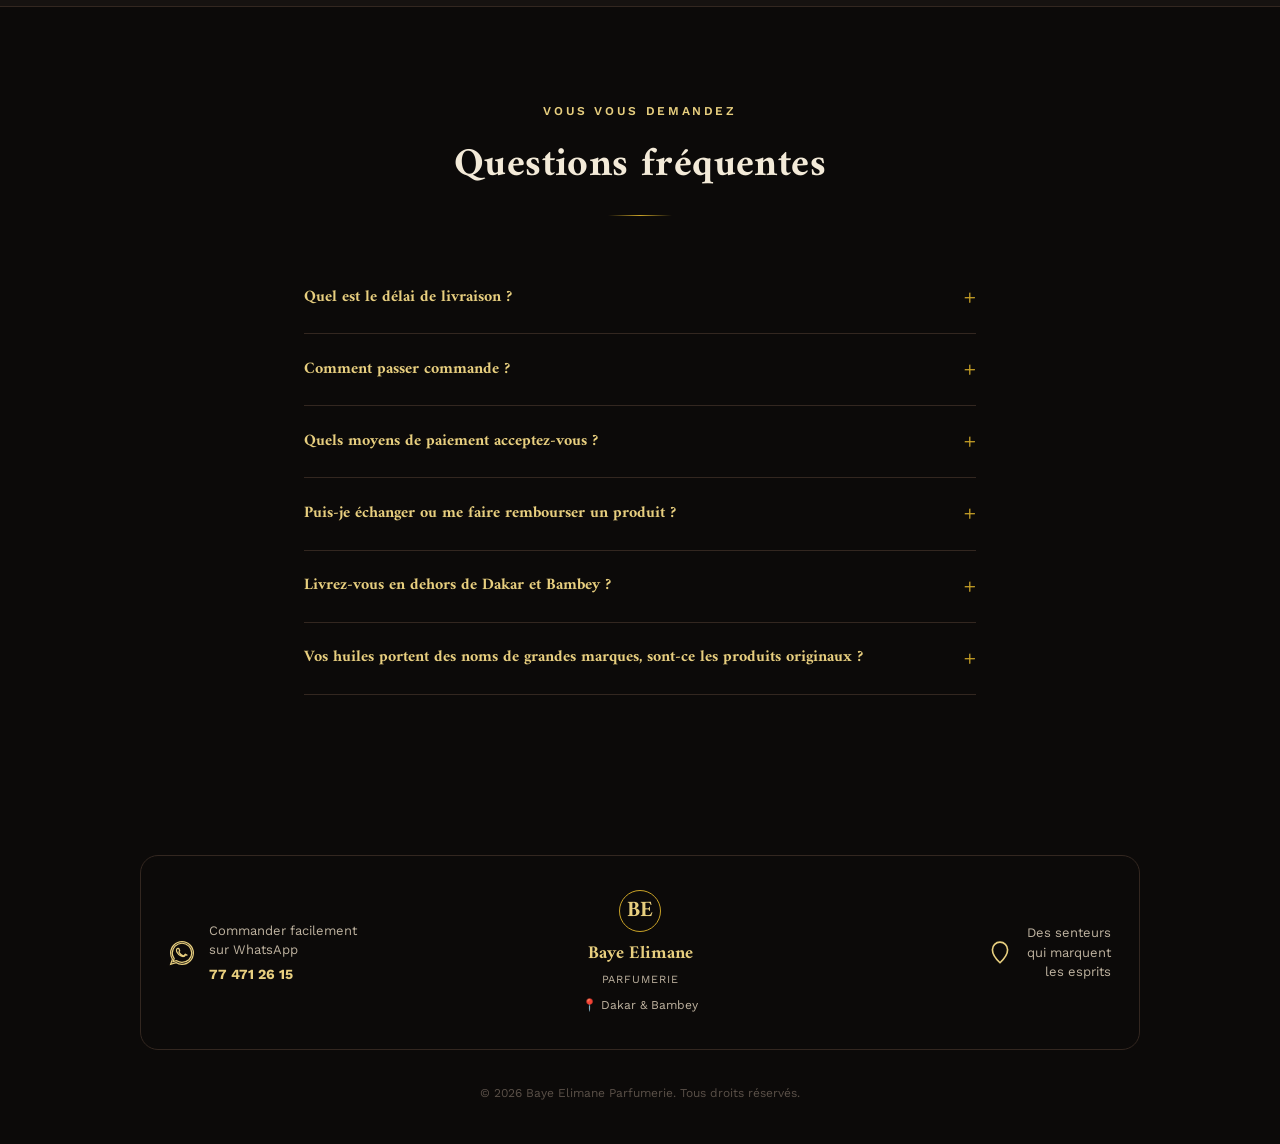
==== commit b21c85d5: "Update index.html" ====
--- a/index.html
+++ b/index.html
@@ -168,9 +168,9 @@
     <a class="tile" href="parfums.html">
       <img class="tile-bg" src="images/khamrah.jpg" alt="">
       <div class="tile-overlay">
-        <span class="eyebrow">6 fragrances d'exception</span>
+        <span class="eyebrow">Des fragrances d'exception</span>
         <h3>Nos Parfums</h3>
-        <p>Eaux de parfum orientales, 100 ml, à partir de 25 000 FCFA.</p>
+        <p>Eaux de parfum orientales, 100 ml.</p>
         <span class="tile-link">Découvrir la collection →</span>
       </div>
     </a>
@@ -190,7 +190,7 @@
       <div class="tile-overlay">
         <span class="eyebrow">Format concentré</span>
         <h3>Extraits de Parfum</h3>
-        <p>30+ références intenses et longue tenue, à 3 500 FCFA l'unité.</p>
+        <p>30+ références intenses et longue tenue.</p>
         <span class="tile-link">Découvrir la collection →</span>
       </div>
     </a>
